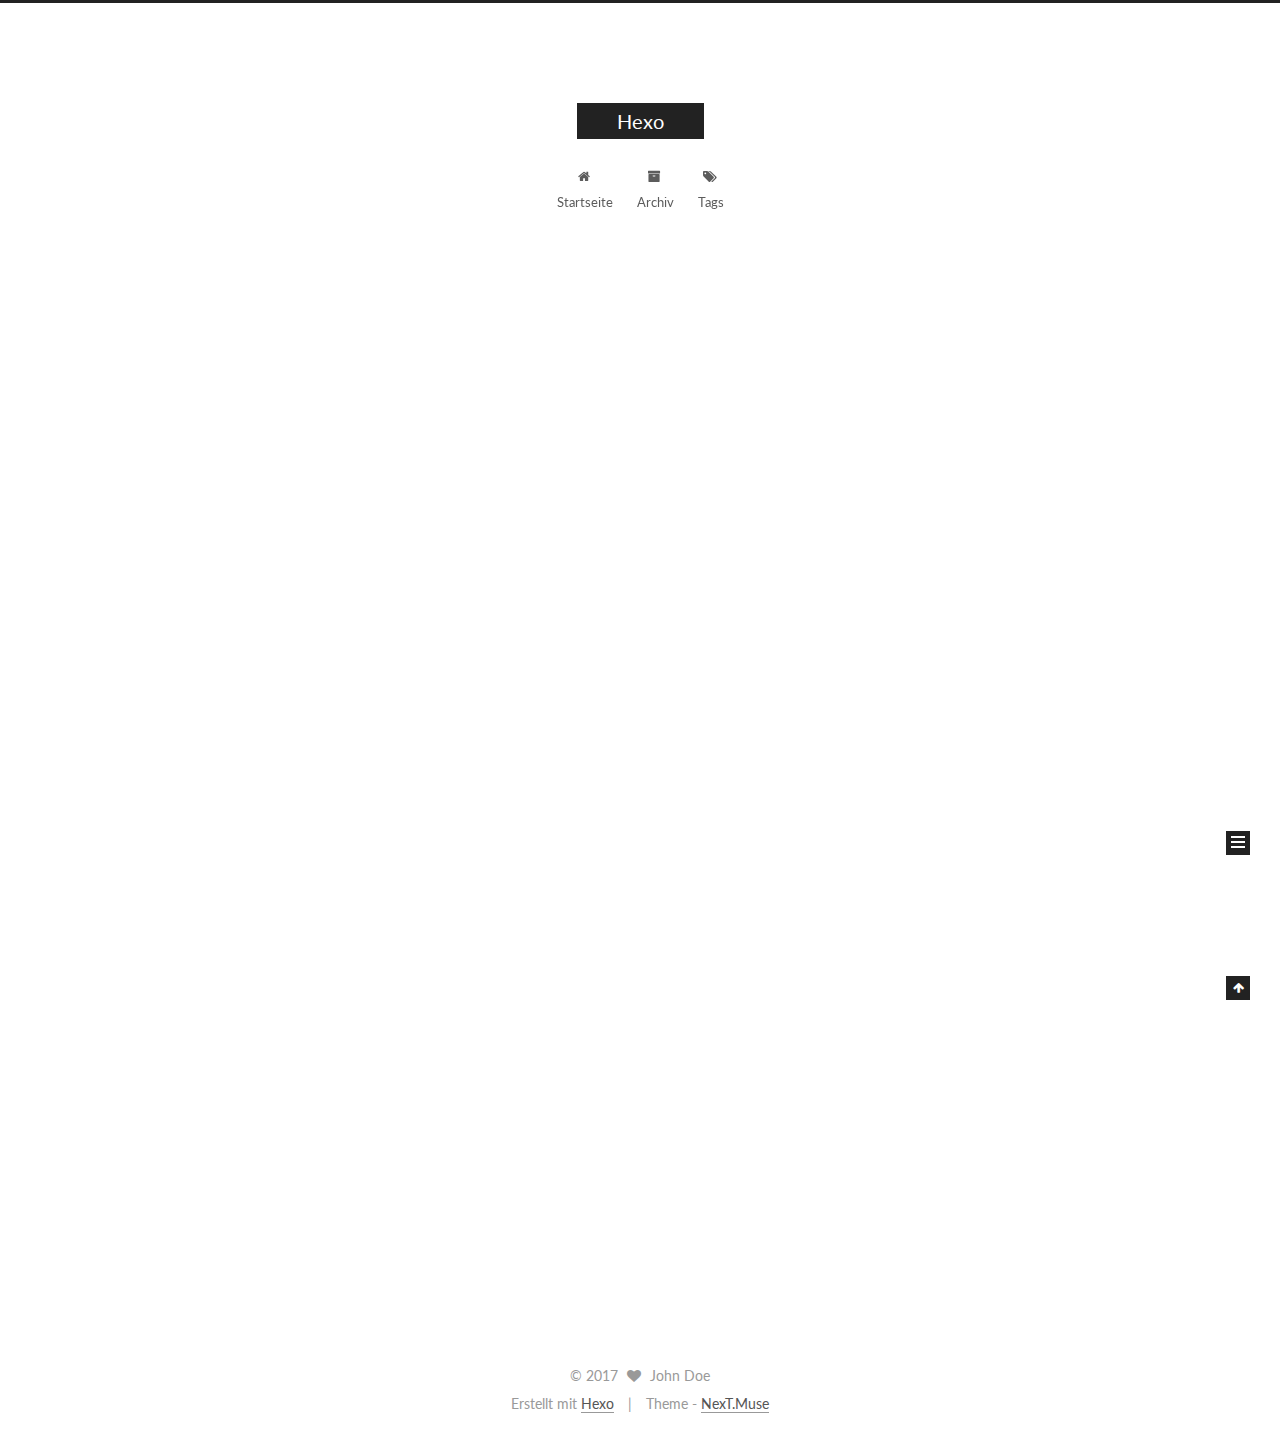
==== index.html @ 03ba6976 "Site updated: 2017-05-09 02:33:59" ====
<!doctype html>



  


<html class="theme-next muse use-motion" lang="">
<head>
  <meta charset="UTF-8"/>
<meta http-equiv="X-UA-Compatible" content="IE=edge" />
<meta name="viewport" content="width=device-width, initial-scale=1, maximum-scale=1"/>






<meta http-equiv="Cache-Control" content="no-transform" />
<meta http-equiv="Cache-Control" content="no-siteapp" />















  
  
  <link href="/lib/fancybox/source/jquery.fancybox.css?v=2.1.5" rel="stylesheet" type="text/css" />




  
  
  
  

  
    
    
  

  

  

  

  

  
    
    
    <link href="//fonts.googleapis.com/css?family=Lato:300,300italic,400,400italic,700,700italic&subset=latin,latin-ext" rel="stylesheet" type="text/css">
  






<link href="/lib/font-awesome/css/font-awesome.min.css?v=4.6.2" rel="stylesheet" type="text/css" />

<link href="/css/main.css?v=5.1.1" rel="stylesheet" type="text/css" />


  <meta name="keywords" content="Hexo, NexT" />





  <link rel="alternate" href="/atom.xml" title="Hexo" type="application/atom+xml" />




  <link rel="shortcut icon" type="image/x-icon" href="/favicon.ico?v=5.1.1" />






<meta property="og:type" content="website">
<meta property="og:title" content="Hexo">
<meta property="og:url" content="http://yoursite.com/index.html">
<meta property="og:site_name" content="Hexo">
<meta name="twitter:card" content="summary">
<meta name="twitter:title" content="Hexo">



<script type="text/javascript" id="hexo.configurations">
  var NexT = window.NexT || {};
  var CONFIG = {
    root: '/',
    scheme: 'Muse',
    sidebar: {"position":"left","display":"post","offset":12,"offset_float":0,"b2t":false,"scrollpercent":false},
    fancybox: true,
    motion: true,
    duoshuo: {
      userId: '0',
      author: 'Author'
    },
    algolia: {
      applicationID: '',
      apiKey: '',
      indexName: '',
      hits: {"per_page":10},
      labels: {"input_placeholder":"Search for Posts","hits_empty":"We didn't find any results for the search: ${query}","hits_stats":"${hits} results found in ${time} ms"}
    }
  };
</script>



  <link rel="canonical" href="http://yoursite.com/"/>





  <title>Hexo</title>
</head>

<body itemscope itemtype="http://schema.org/WebPage" lang="">

  














  
  
    
  

  <div class="container sidebar-position-left 
   page-home 
 ">
    <div class="headband"></div>

    <header id="header" class="header" itemscope itemtype="http://schema.org/WPHeader">
      <div class="header-inner"><div class="site-brand-wrapper">
  <div class="site-meta ">
    

    <div class="custom-logo-site-title">
      <a href="/"  class="brand" rel="start">
        <span class="logo-line-before"><i></i></span>
        <span class="site-title">Hexo</span>
        <span class="logo-line-after"><i></i></span>
      </a>
    </div>
      
        <p class="site-subtitle"></p>
      
  </div>

  <div class="site-nav-toggle">
    <button>
      <span class="btn-bar"></span>
      <span class="btn-bar"></span>
      <span class="btn-bar"></span>
    </button>
  </div>
</div>

<nav class="site-nav">
  

  
    <ul id="menu" class="menu">
      
        
        <li class="menu-item menu-item-home">
          <a href="/" rel="section">
            
              <i class="menu-item-icon fa fa-fw fa-home"></i> <br />
            
            Startseite
          </a>
        </li>
      
        
        <li class="menu-item menu-item-archives">
          <a href="/archives" rel="section">
            
              <i class="menu-item-icon fa fa-fw fa-archive"></i> <br />
            
            Archiv
          </a>
        </li>
      
        
        <li class="menu-item menu-item-tags">
          <a href="/tags" rel="section">
            
              <i class="menu-item-icon fa fa-fw fa-tags"></i> <br />
            
            Tags
          </a>
        </li>
      

      
    </ul>
  

  
</nav>



 </div>
    </header>

    <main id="main" class="main">
      <div class="main-inner">
        <div class="content-wrap">
          <div id="content" class="content">
            
  <section id="posts" class="posts-expand">
    
      

  

  
  
  

  <article class="post post-type-normal " itemscope itemtype="http://schema.org/Article">
    <link itemprop="mainEntityOfPage" href="http://yoursite.com/2017/05/09/hello-world/">

    <span hidden itemprop="author" itemscope itemtype="http://schema.org/Person">
      <meta itemprop="name" content="John Doe">
      <meta itemprop="description" content="">
      <meta itemprop="image" content="/images/avatar.gif">
    </span>

    <span hidden itemprop="publisher" itemscope itemtype="http://schema.org/Organization">
      <meta itemprop="name" content="Hexo">
    </span>

    
      <header class="post-header">

        
        
          <h1 class="post-title" itemprop="name headline">
                
                <a class="post-title-link" href="/2017/05/09/hello-world/" itemprop="url">Hello World</a></h1>
        

        <div class="post-meta">
          <span class="post-time">
            
              <span class="post-meta-item-icon">
                <i class="fa fa-calendar-o"></i>
              </span>
              
                <span class="post-meta-item-text">Veröffentlicht am</span>
              
              <time title="Post created" itemprop="dateCreated datePublished" datetime="2017-05-09T00:07:45+08:00">
                2017-05-09
              </time>
            

            

            
          </span>

          

          
            
          

          
          

          

          

          

        </div>
      </header>
    

    <div class="post-body" itemprop="articleBody">

      
      

      
        
          
            <p>Welcome to <a href="https://hexo.io/" target="_blank" rel="external">Hexo</a>! This is your very first post. Check <a href="https://hexo.io/docs/" target="_blank" rel="external">documentation</a> for more info. If you get any problems when using Hexo, you can find the answer in <a href="https://hexo.io/docs/troubleshooting.html" target="_blank" rel="external">troubleshooting</a> or you can ask me on <a href="https://github.com/hexojs/hexo/issues" target="_blank" rel="external">GitHub</a>.</p>
<h2 id="Quick-Start"><a href="#Quick-Start" class="headerlink" title="Quick Start"></a>Quick Start</h2><h3 id="Create-a-new-post"><a href="#Create-a-new-post" class="headerlink" title="Create a new post"></a>Create a new post</h3><figure class="highlight bash"><table><tr><td class="gutter"><pre><div class="line">1</div></pre></td><td class="code"><pre><div class="line">$ hexo new <span class="string">"My New Post"</span></div></pre></td></tr></table></figure>
<p>More info: <a href="https://hexo.io/docs/writing.html" target="_blank" rel="external">Writing</a></p>
<h3 id="Run-server"><a href="#Run-server" class="headerlink" title="Run server"></a>Run server</h3><figure class="highlight bash"><table><tr><td class="gutter"><pre><div class="line">1</div></pre></td><td class="code"><pre><div class="line">$ hexo server</div></pre></td></tr></table></figure>
<p>More info: <a href="https://hexo.io/docs/server.html" target="_blank" rel="external">Server</a></p>
<h3 id="Generate-static-files"><a href="#Generate-static-files" class="headerlink" title="Generate static files"></a>Generate static files</h3><figure class="highlight bash"><table><tr><td class="gutter"><pre><div class="line">1</div></pre></td><td class="code"><pre><div class="line">$ hexo generate</div></pre></td></tr></table></figure>
<p>More info: <a href="https://hexo.io/docs/generating.html" target="_blank" rel="external">Generating</a></p>
<h3 id="Deploy-to-remote-sites"><a href="#Deploy-to-remote-sites" class="headerlink" title="Deploy to remote sites"></a>Deploy to remote sites</h3><figure class="highlight bash"><table><tr><td class="gutter"><pre><div class="line">1</div></pre></td><td class="code"><pre><div class="line">$ hexo deploy</div></pre></td></tr></table></figure>
<p>More info: <a href="https://hexo.io/docs/deployment.html" target="_blank" rel="external">Deployment</a></p>

          
        
      
    </div>

    <div>
      
    </div>

    <div>
      
    </div>

    <div>
      
    </div>

    <footer class="post-footer">
      

      

      

      
      
        <div class="post-eof"></div>
      
    </footer>
  </article>


    
  </section>

  


          </div>
          


          

        </div>
        
          
  
  <div class="sidebar-toggle">
    <div class="sidebar-toggle-line-wrap">
      <span class="sidebar-toggle-line sidebar-toggle-line-first"></span>
      <span class="sidebar-toggle-line sidebar-toggle-line-middle"></span>
      <span class="sidebar-toggle-line sidebar-toggle-line-last"></span>
    </div>
  </div>

  <aside id="sidebar" class="sidebar">
    <div class="sidebar-inner">

      

      

      <section class="site-overview sidebar-panel sidebar-panel-active">
        <div class="site-author motion-element" itemprop="author" itemscope itemtype="http://schema.org/Person">
          <img class="site-author-image" itemprop="image"
               src="/images/avatar.gif"
               alt="John Doe" />
          <p class="site-author-name" itemprop="name">John Doe</p>
           
              <p class="site-description motion-element" itemprop="description"></p>
          
        </div>
        <nav class="site-state motion-element">

          
            <div class="site-state-item site-state-posts">
              <a href="/archives">
                <span class="site-state-item-count">1</span>
                <span class="site-state-item-name">Artikel</span>
              </a>
            </div>
          

          

          

        </nav>

        
          <div class="feed-link motion-element">
            <a href="/atom.xml" rel="alternate">
              <i class="fa fa-rss"></i>
              RSS
            </a>
          </div>
        

        <div class="links-of-author motion-element">
          
        </div>

        
        

        
        

        


      </section>

      

      

    </div>
  </aside>


        
      </div>
    </main>

    <footer id="footer" class="footer">
      <div class="footer-inner">
        <div class="copyright" >
  
  &copy; 
  <span itemprop="copyrightYear">2017</span>
  <span class="with-love">
    <i class="fa fa-heart"></i>
  </span>
  <span class="author" itemprop="copyrightHolder">John Doe</span>
</div>


<div class="powered-by">
  Erstellt mit  <a class="theme-link" href="https://hexo.io">Hexo</a>
</div>

<div class="theme-info">
  Theme -
  <a class="theme-link" href="https://github.com/iissnan/hexo-theme-next">
    NexT.Muse
  </a>
</div>


        

        
      </div>
    </footer>

    
      <div class="back-to-top">
        <i class="fa fa-arrow-up"></i>
        
      </div>
    

  </div>

  

<script type="text/javascript">
  if (Object.prototype.toString.call(window.Promise) !== '[object Function]') {
    window.Promise = null;
  }
</script>









  












  
  <script type="text/javascript" src="/lib/jquery/index.js?v=2.1.3"></script>

  
  <script type="text/javascript" src="/lib/fastclick/lib/fastclick.min.js?v=1.0.6"></script>

  
  <script type="text/javascript" src="/lib/jquery_lazyload/jquery.lazyload.js?v=1.9.7"></script>

  
  <script type="text/javascript" src="/lib/velocity/velocity.min.js?v=1.2.1"></script>

  
  <script type="text/javascript" src="/lib/velocity/velocity.ui.min.js?v=1.2.1"></script>

  
  <script type="text/javascript" src="/lib/fancybox/source/jquery.fancybox.pack.js?v=2.1.5"></script>


  


  <script type="text/javascript" src="/js/src/utils.js?v=5.1.1"></script>

  <script type="text/javascript" src="/js/src/motion.js?v=5.1.1"></script>



  
  

  

  


  <script type="text/javascript" src="/js/src/bootstrap.js?v=5.1.1"></script>



  


  




	





  





  





  






  





  

  

  

  

  

</body>
</html>
---- css/main.css ----
/* normalize.css v3.0.2 | MIT License | git.io/normalize */
html {
  font-family: sans-serif; /* 1 */
  -ms-text-size-adjust: 100%; /* 2 */
  -webkit-text-size-adjust: 100%; /* 2 */
}
body {
  margin: 0;
}
article,
aside,
details,
figcaption,
figure,
footer,
header,
hgroup,
main,
menu,
nav,
section,
summary {
  display: block;
}
audio,
canvas,
progress,
video {
  display: inline-block; /* 1 */
  vertical-align: baseline; /* 2 */
}
audio:not([controls]) {
  display: none;
  height: 0;
}
[hidden],
template {
  display: none;
}
a {
  background-color: transparent;
}
a:active,
a:hover {
  outline: 0;
}
abbr[title] {
  border-bottom: 1px dotted;
}
b,
strong {
  font-weight: bold;
}
dfn {
  font-style: italic;
}
h1 {
  font-size: 2em;
  margin: 0.67em 0;
}
mark {
  background: #ff0;
  color: #000;
}
small {
  font-size: 80%;
}
sub,
sup {
  font-size: 75%;
  line-height: 0;
  position: relative;
  vertical-align: baseline;
}
sup {
  top: -0.5em;
}
sub {
  bottom: -0.25em;
}
img {
  border: 0;
}
svg:not(:root) {
  overflow: hidden;
}
figure {
  margin: 1em 40px;
}
hr {
  -moz-box-sizing: content-box;
  box-sizing: content-box;
  height: 0;
}
pre {
  overflow: auto;
}
code,
kbd,
pre,
samp {
  font-family: monospace, monospace;
  font-size: 1em;
}
button,
input,
optgroup,
select,
textarea {
  color: inherit; /* 1 */
  font: inherit; /* 2 */
  margin: 0; /* 3 */
}
button {
  overflow: visible;
}
button,
select {
  text-transform: none;
}
button,
html input[type="button"],
input[type="reset"],
input[type="submit"] {
  -webkit-appearance: button; /* 2 */
  cursor: pointer; /* 3 */
}
button[disabled],
html input[disabled] {
  cursor: default;
}
button::-moz-focus-inner,
input::-moz-focus-inner {
  border: 0;
  padding: 0;
}
input {
  line-height: normal;
}
input[type="checkbox"],
input[type="radio"] {
  box-sizing: border-box; /* 1 */
  padding: 0; /* 2 */
}
input[type="number"]::-webkit-inner-spin-button,
input[type="number"]::-webkit-outer-spin-button {
  height: auto;
}
input[type="search"] {
  -webkit-appearance: textfield; /* 1 */
  -moz-box-sizing: content-box;
  -webkit-box-sizing: content-box; /* 2 */
  box-sizing: content-box;
}
input[type="search"]::-webkit-search-cancel-button,
input[type="search"]::-webkit-search-decoration {
  -webkit-appearance: none;
}
fieldset {
  border: 1px solid #c0c0c0;
  margin: 0 2px;
  padding: 0.35em 0.625em 0.75em;
}
legend {
  border: 0; /* 1 */
  padding: 0; /* 2 */
}
textarea {
  overflow: auto;
}
optgroup {
  font-weight: bold;
}
table {
  border-collapse: collapse;
  border-spacing: 0;
}
td,
th {
  padding: 0;
}
::selection {
  background: #262a30;
  color: #fff;
}
body {
  position: relative;
  font-family: 'Lato', "PingFang SC", "Microsoft YaHei", sans-serif;
  font-size: 14px;
  line-height: 2;
  color: #555;
  background: #fff;
}
@media (max-width: 767px) {
  body {
    padding-right: 0 !important;
  }
}
@media (min-width: 768px) and (max-width: 991px) {
  body {
    padding-right: 0 !important;
  }
}
@media (min-width: 1600px) {
  body {
    font-size: 16px;
  }
}
h1,
h2,
h3,
h4,
h5,
h6 {
  margin: 0;
  padding: 0;
  font-weight: bold;
  line-height: 1.5;
  font-family: 'Lato', "PingFang SC", "Microsoft YaHei", sans-serif;
}
h2,
h3,
h4,
h5,
h6 {
  margin: 20px 0 15px;
}
h1 {
  font-size: 22px;
}
@media (max-width: 767px) {
  h1 {
    font-size: 18px;
  }
}
h2 {
  font-size: 20px;
}
@media (max-width: 767px) {
  h2 {
    font-size: 16px;
  }
}
h3 {
  font-size: 18px;
}
@media (max-width: 767px) {
  h3 {
    font-size: 14px;
  }
}
h4 {
  font-size: 16px;
}
@media (max-width: 767px) {
  h4 {
    font-size: 12px;
  }
}
h5 {
  font-size: 14px;
}
@media (max-width: 767px) {
  h5 {
    font-size: 10px;
  }
}
h6 {
  font-size: 12px;
}
@media (max-width: 767px) {
  h6 {
    font-size: 8px;
  }
}
p {
  margin: 0 0 25px 0;
}
a {
  color: #555;
  text-decoration: none;
  border-bottom: 1px solid #999;
  word-wrap: break-word;
}
a:hover {
  color: #222;
  border-bottom-color: #222;
}
blockquote {
  margin: 0;
  padding: 0;
}
img {
  display: block;
  margin: auto;
  max-width: 100%;
  height: auto;
}
hr {
  margin: 40px 0;
  height: 3px;
  border: none;
  background-color: #ddd;
  background-image: repeating-linear-gradient(-45deg, #fff, #fff 4px, transparent 4px, transparent 8px);
}
blockquote {
  padding: 0 15px;
  color: #666;
  border-left: 4px solid #ddd;
}
blockquote cite::before {
  content: "-";
  padding: 0 5px;
}
dt {
  font-weight: 700;
}
dd {
  margin: 0;
  padding: 0;
}
.text-left {
  text-align: left;
}
.text-center {
  text-align: center;
}
.text-right {
  text-align: right;
}
.text-justify {
  text-align: justify;
}
.text-nowrap {
  white-space: nowrap;
}
.text-lowercase {
  text-transform: lowercase;
}
.text-uppercase {
  text-transform: uppercase;
}
.text-capitalize {
  text-transform: capitalize;
}
.center-block {
  display: block;
  margin-left: auto;
  margin-right: auto;
}
.clearfix:before,
.clearfix:after {
  content: " ";
  display: table;
}
.clearfix:after {
  clear: both;
}
.pullquote {
  width: 45%;
}
.pullquote.left {
  float: left;
  margin-left: 5px;
  margin-right: 10px;
}
.pullquote.right {
  float: right;
  margin-left: 10px;
  margin-right: 5px;
}
.affix.affix.affix {
  position: fixed;
}
.translation {
  margin-top: -20px;
  font-size: 14px;
  color: #999;
}
.scrollbar-measure {
  width: 100px;
  height: 100px;
  overflow: scroll;
  position: absolute;
  top: -9999px;
}
.use-motion .motion-element {
  opacity: 0;
}
table {
  margin: 20px 0;
  width: 100%;
  border-collapse: collapse;
  border-spacing: 0;
  border: 1px solid #ddd;
  font-size: 14px;
  table-layout: fixed;
  word-wrap: break-all;
}
table>tbody>tr:nth-of-type(odd) {
  background-color: #f9f9f9;
}
table>tbody>tr:hover {
  background-color: #f5f5f5;
}
caption,
th,
td {
  padding: 8px;
  text-align: left;
  vertical-align: middle;
  font-weight: normal;
}
th,
td {
  border-bottom: 3px solid #ddd;
  border-right: 1px solid #eee;
}
th {
  padding-bottom: 10px;
  font-weight: 700;
}
td {
  border-bottom-width: 1px;
}
html,
body {
  height: 100%;
}
.container {
  position: relative;
  min-height: 100%;
}
.header-inner {
  margin: 0 auto;
  padding: 100px 0 70px;
  width: 700px;
}
@media (min-width: 1600px) {
  .container .header-inner {
    width: 900px;
  }
}
.main {
  padding-bottom: 150px;
}
.main-inner {
  margin: 0 auto;
  width: 700px;
}
@media (min-width: 1600px) {
  .container .main-inner {
    width: 900px;
  }
}
.footer {
  position: absolute;
  left: 0;
  bottom: 0;
  width: 100%;
  min-height: 50px;
}
.footer-inner {
  box-sizing: border-box;
  margin: 20px auto;
  width: 700px;
}
@media (min-width: 1600px) {
  .container .footer-inner {
    width: 900px;
  }
}
pre,
.highlight {
  overflow: auto;
  margin: 20px 0;
  padding: 0;
  font-size: 13px;
  color: #4d4d4c;
  background: #f7f7f7;
  line-height: 1.6;
}
pre,
code {
  font-family: consolas, Menlo, "PingFang SC", "Microsoft YaHei", monospace;
}
code {
  padding: 2px 4px;
  word-wrap: break-word;
  color: #555;
  background: #eee;
  border-radius: 3px;
  font-size: 13px;
}
pre code {
  padding: 0;
  color: #4d4d4c;
  background: none;
  text-shadow: none;
}
.highlight {
  border-radius: 1px;
}
.highlight pre {
  border: none;
  margin: 0;
  padding: 10px 0;
}
.highlight table {
  margin: 0;
  width: auto;
  border: none;
}
.highlight td {
  border: none;
  padding: 0;
}
.highlight figcaption {
  font-size: 1em;
  color: #4d4d4c;
  line-height: 1em;
  margin-bottom: 1em;
}
.highlight figcaption:before,
.highlight figcaption:after {
  content: " ";
  display: table;
}
.highlight figcaption:after {
  clear: both;
}
.highlight figcaption a {
  float: right;
  color: #4d4d4c;
}
.highlight figcaption a:hover {
  border-bottom-color: #4d4d4c;
}
.highlight .gutter pre {
  padding-left: 10px;
  padding-right: 10px;
  color: #869194;
  text-align: right;
  background-color: #eff2f3;
}
.highlight .code pre {
  width: 100%;
  padding-left: 10px;
  padding-right: 10px;
  background-color: #f7f7f7;
}
.highlight .line {
  height: 20px;
}
.gutter {
  -webkit-user-select: none;
  -moz-user-select: none;
  -ms-user-select: none;
  user-select: none;
}
.gist table {
  width: auto;
}
.gist table td {
  border: none;
}
pre .deletion {
  background: #fdd;
}
pre .addition {
  background: #dfd;
}
pre .meta {
  color: #8959a8;
}
pre .comment {
  color: #8e908c;
}
pre .variable,
pre .attribute,
pre .tag,
pre .regexp,
pre .ruby .constant,
pre .xml .tag .title,
pre .xml .pi,
pre .xml .doctype,
pre .html .doctype,
pre .css .id,
pre .css .class,
pre .css .pseudo {
  color: #c82829;
}
pre .number,
pre .preprocessor,
pre .built_in,
pre .literal,
pre .params,
pre .constant,
pre .command {
  color: #f5871f;
}
pre .ruby .class .title,
pre .css .rules .attribute,
pre .string,
pre .value,
pre .inheritance,
pre .header,
pre .ruby .symbol,
pre .xml .cdata,
pre .special,
pre .number,
pre .formula {
  color: #718c00;
}
pre .title,
pre .css .hexcolor {
  color: #3e999f;
}
pre .function,
pre .python .decorator,
pre .python .title,
pre .ruby .function .title,
pre .ruby .title .keyword,
pre .perl .sub,
pre .javascript .title,
pre .coffeescript .title {
  color: #4271ae;
}
pre .keyword,
pre .javascript .function {
  color: #8959a8;
}
.full-image.full-image.full-image {
  border: none;
  max-width: 100%;
  width: auto;
  margin: 20px auto;
}
@media (min-width: 992px) {
  .full-image.full-image.full-image {
    max-width: none;
    width: 110%;
    margin: 25px -5%;
  }
}
.blockquote-center,
.page-home .post-type-quote blockquote,
.page-post-detail .post-type-quote blockquote {
  position: relative;
  margin: 40px 0;
  padding: 0;
  border-left: none;
  text-align: center;
}
.blockquote-center::before,
.page-home .post-type-quote blockquote::before,
.page-post-detail .post-type-quote blockquote::before,
.blockquote-center::after,
.page-home .post-type-quote blockquote::after,
.page-post-detail .post-type-quote blockquote::after {
  position: absolute;
  content: ' ';
  display: block;
  width: 100%;
  height: 24px;
  opacity: 0.2;
  background-repeat: no-repeat;
  background-position: 0 -6px;
  background-size: 22px 22px;
}
.blockquote-center::before,
.page-home .post-type-quote blockquote::before,
.page-post-detail .post-type-quote blockquote::before {
  top: -20px;
  background-image: url("../images/quote-l.svg");
  border-top: 1px solid #ccc;
}
.blockquote-center::after,
.page-home .post-type-quote blockquote::after,
.page-post-detail .post-type-quote blockquote::after {
  bottom: -20px;
  background-image: url("../images/quote-r.svg");
  border-bottom: 1px solid #ccc;
  background-position: 100% 8px;
}
.blockquote-center p,
.page-home .post-type-quote blockquote p,
.page-post-detail .post-type-quote blockquote p,
.blockquote-center div,
.page-home .post-type-quote blockquote div,
.page-post-detail .post-type-quote blockquote div {
  text-align: center;
}
.post .post-body .group-picture img {
  box-sizing: border-box;
  padding: 0 3px;
  border: none;
}
.post .group-picture-row {
  overflow: hidden;
  margin-top: 6px;
}
.post .group-picture-row:first-child {
  margin-top: 0;
}
.post .group-picture-column {
  float: left;
}
.page-post-detail .post-body .group-picture-column {
  float: none;
  margin-top: 10px;
  width: auto !important;
}
.page-post-detail .post-body .group-picture-column img {
  margin: 0 auto;
}
.page-archive .group-picture-container {
  overflow: hidden;
}
.page-archive .group-picture-row {
  float: left;
}
.page-archive .group-picture-row:first-child {
  margin-top: 6px;
}
.page-archive .group-picture-column {
  max-width: 150px;
  max-height: 150px;
}
.note {
  padding: 20px;
  margin: 20px 0;
  border: 1px solid #eee;
  border-left-width: 5px;
  border-radius: 3px;
}
.note h2,
.note h3,
.note h4,
.note h5,
.note h6 {
  margin-top: 0;
  margin-bottom: 5px;
}
.note p:last-child {
  margin-bottom: 0;
}
.note code {
  border-radius: 3px;
}
.note+.note {
  margin-top: -5px;
}
.default {
  border-left-color: #777;
}
.default h2,
.default h3,
.default h4,
.default h5,
.default h6 {
  color: #777;
}
.primary {
  border-left-color: #428bca;
}
.primary h2,
.primary h3,
.primary h4,
.primary h5,
.primary h6 {
  color: #428bca;
}
.success {
  border-left-color: #5cb85c;
}
.success h2,
.success h3,
.success h4,
.success h5,
.success h6 {
  color: #5cb85c;
}
.danger {
  border-left-color: #d9534f;
}
.danger h2,
.danger h3,
.danger h4,
.danger h5,
.danger h6 {
  color: #d9534f;
}
.warning {
  border-left-color: #f0ad4e;
}
.warning h2,
.warning h3,
.warning h4,
.warning h5,
.warning h6 {
  color: #f0ad4e;
}
.info {
  border-left-color: #5bc0de;
}
.info h2,
.info h3,
.info h4,
.info h5,
.info h6 {
  color: #5bc0de;
}
.btn {
  display: inline-block;
  padding: 0 20px;
  font-size: 14px;
  color: #fff;
  background: #222;
  border: 2px solid #222;
  text-decoration: none;
  border-radius: 0;
  transition-property: background-color;
  transition-duration: 0.2s;
  transition-timing-function: ease-in-out;
  transition-delay: 0s;
}
.btn:hover,
.post-button .btn:hover {
  border-color: #222;
  color: #222;
  background: #fff;
}
.btn-bar {
  display: block;
  width: 22px;
  height: 2px;
  background: #555;
  border-radius: 1px;
}
.btn-bar+.btn-bar {
  margin-top: 4px;
}
.pagination {
  margin: 120px 0 40px;
  text-align: center;
  border-top: 1px solid #eee;
}
.page-number-basic,
.pagination .prev,
.pagination .next,
.pagination .page-number,
.pagination .space {
  display: inline-block;
  position: relative;
  top: -1px;
  margin: 0 10px;
  padding: 0 10px;
  line-height: 30px;
}
@media (max-width: 767px) {
  .page-number-basic,
  .pagination .prev,
  .pagination .next,
  .pagination .page-number,
  .pagination .space {
    margin: 0 5px;
  }
}
.pagination .prev,
.pagination .next,
.pagination .page-number {
  border-bottom: 0;
  border-top: 1px solid #eee;
  transition-property: border-color;
  transition-duration: 0.2s;
  transition-timing-function: ease-in-out;
  transition-delay: 0s;
}
.pagination .prev:hover,
.pagination .next:hover,
.pagination .page-number:hover {
  border-top-color: #222;
}
.pagination .space {
  padding: 0;
  margin: 0;
}
.pagination .prev {
  margin-left: 0;
}
.pagination .next {
  margin-right: 0;
}
.pagination .page-number.current {
  color: #fff;
  background: #ccc;
  border-top-color: #ccc;
}
@media (max-width: 767px) {
  .pagination {
    border-top: none;
  }
  .pagination .prev,
  .pagination .next,
  .pagination .page-number {
    margin-bottom: 10px;
    border-top: 0;
    border-bottom: 1px solid #eee;
  }
  .pagination .prev:hover,
  .pagination .next:hover,
  .pagination .page-number:hover {
    border-bottom-color: #222;
  }
}
.comments {
  margin: 60px 20px 0;
}
.tag-cloud {
  text-align: center;
}
.tag-cloud a {
  display: inline-block;
  margin: 10px;
}
.back-to-top {
  box-sizing: border-box;
  position: fixed;
  bottom: -100px;
  right: 30px;
  z-index: 1050;
  padding: 0 6px;
  width: 24px;
  background: #222;
  font-size: 12px;
  opacity: 1;
  color: #fff;
  cursor: pointer;
  text-align: center;
  -webkit-transform: translateZ(0);
  transition-property: bottom;
  transition-duration: 0.2s;
  transition-timing-function: ease-in-out;
  transition-delay: 0s;
}
@media (max-width: 767px) {
  .back-to-top {
    display: none;
  }
}
@media (min-width: 768px) and (max-width: 991px) {
  .back-to-top {
    display: none;
  }
}
.back-to-top.back-to-top-on {
  bottom: 19px;
}
.header {
  background: transparent;
}
.header-inner {
  position: relative;
}
.headband {
  height: 3px;
  background: #222;
}
.site-meta {
  margin: 0;
  text-align: center;
}
@media (max-width: 767px) {
  .site-meta {
    text-align: center;
  }
}
.brand {
  position: relative;
  display: inline-block;
  padding: 0 40px;
  color: #fff;
  background: #222;
  border-bottom: none;
}
.brand:hover {
  color: #fff;
}
.logo {
  display: inline-block;
  margin-right: 5px;
  line-height: 36px;
  vertical-align: top;
}
.site-title {
  display: inline-block;
  vertical-align: top;
  line-height: 36px;
  font-size: 20px;
  font-weight: normal;
  font-family: 'Lato', "PingFang SC", "Microsoft YaHei", sans-serif;
}
.site-subtitle {
  margin-top: 10px;
  font-size: 13px;
  color: #999;
}
.use-motion .brand {
  opacity: 0;
}
.use-motion .logo,
.use-motion .site-title,
.use-motion .site-subtitle {
  opacity: 0;
  position: relative;
  top: -10px;
}
.site-nav-toggle {
  display: none;
  position: absolute;
  top: 10px;
  left: 10px;
}
@media (max-width: 767px) {
  .site-nav-toggle {
    display: block;
  }
}
.site-nav-toggle button {
  margin-top: 2px;
  padding: 9px 10px;
  background: transparent;
  border: none;
}
@media (max-width: 767px) {
  .site-nav {
    display: none;
    margin: 0 -10px;
    padding: 0 10px;
    clear: both;
    border-top: 1px solid #ddd;
  }
}
@media (min-width: 768px) and (max-width: 991px) {
  .site-nav {
    display: block !important;
  }
}
@media (min-width: 992px) {
  .site-nav {
    display: block !important;
  }
}
.menu {
  margin-top: 20px;
  padding-left: 0;
  text-align: center;
}
.menu .menu-item {
  display: inline-block;
  margin: 0 10px;
  list-style: none;
}
@media screen and (max-width: 767px) {
  .menu .menu-item {
    margin-top: 10px;
  }
}
.menu .menu-item a {
  display: block;
  font-size: 13px;
  line-height: inherit;
  border-bottom: 1px solid transparent;
  transition-property: border-color;
  transition-duration: 0.2s;
  transition-timing-function: ease-in-out;
  transition-delay: 0s;
}
.menu .menu-item a:hover {
  border-bottom-color: #222;
}
.menu .menu-item .fa {
  margin-right: 5px;
}
.use-motion .menu-item {
  opacity: 0;
}
.post-body {
  font-family: 'Lato', "PingFang SC", "Microsoft YaHei", sans-serif;
}
@media (max-width: 767px) {
  .post-body {
    word-break: break-word;
  }
}
.post-body .fancybox img {
  display: block !important;
  margin: 0 auto;
  cursor: pointer;
  cursor: zoom-in;
  cursor: -webkit-zoom-in;
}
.post-body .image-caption,
.post-body .figure .caption {
  margin: 10px auto 15px;
  text-align: center;
  font-size: 14px;
  color: #999;
  font-weight: bold;
  line-height: 1;
}
.post-sticky-flag {
  display: inline-block;
  font-size: 16px;
  -ms-transform: rotate(30deg);
  -webkit-transform: rotate(30deg);
  -moz-transform: rotate(30deg);
  -ms-transform: rotate(30deg);
  -o-transform: rotate(30deg);
  transform: rotate(30deg);
}
.posts-expand {
  padding-top: 40px;
}
@media (max-width: 767px) {
  .posts-expand {
    margin: 0 20px;
  }
  .post-body pre {
    padding: 10px;
  }
  .post-body pre .gutter pre {
    padding-right: 10px;
  }
  .post-body .highlight {
    margin-left: 0px;
    margin-right: 0px;
    padding: 0;
  }
  .post-body .highlight .gutter pre {
    padding-right: 10px;
  }
}
@media (min-width: 992px) {
  .posts-expand .post-body {
    text-align: justify;
  }
}
.posts-expand .post-body h2,
.posts-expand .post-body h3,
.posts-expand .post-body h4,
.posts-expand .post-body h5,
.posts-expand .post-body h6 {
  padding-top: 10px;
}
.posts-expand .post-body h2 .header-anchor,
.posts-expand .post-body h3 .header-anchor,
.posts-expand .post-body h4 .header-anchor,
.posts-expand .post-body h5 .header-anchor,
.posts-expand .post-body h6 .header-anchor {
  float: right;
  margin-left: 10px;
  color: #ccc;
  border-bottom-style: none;
  visibility: hidden;
}
.posts-expand .post-body h2 .header-anchor:hover,
.posts-expand .post-body h3 .header-anchor:hover,
.posts-expand .post-body h4 .header-anchor:hover,
.posts-expand .post-body h5 .header-anchor:hover,
.posts-expand .post-body h6 .header-anchor:hover {
  color: inherit;
}
.posts-expand .post-body h2:hover .header-anchor,
.posts-expand .post-body h3:hover .header-anchor,
.posts-expand .post-body h4:hover .header-anchor,
.posts-expand .post-body h5:hover .header-anchor,
.posts-expand .post-body h6:hover .header-anchor {
  visibility: visible;
}
.posts-expand .post-body ul li {
  list-style: circle;
}
.posts-expand .post-body img {
  box-sizing: border-box;
  margin: auto;
  padding: 3px;
  border: 1px solid #ddd;
}
.posts-expand .fancybox img {
  margin: 0 auto;
}
@media (max-width: 767px) {
  .posts-collapse {
    margin: 0 20px;
  }
  .posts-collapse .post-title,
  .posts-collapse .post-meta {
    display: block;
    width: auto;
    text-align: left;
  }
}
.posts-collapse {
  position: relative;
  z-index: 1010;
  margin-left: 55px;
}
.posts-collapse::after {
  content: " ";
  position: absolute;
  top: 20px;
  left: 0;
  margin-left: -2px;
  width: 4px;
  height: 100%;
  background: #f5f5f5;
  z-index: -1;
}
@media (max-width: 767px) {
  .posts-collapse {
    margin: 0 20px;
  }
}
.posts-collapse .collection-title {
  position: relative;
  margin: 60px 0;
}
.posts-collapse .collection-title h2 {
  margin-left: 20px;
}
.posts-collapse .collection-title small {
  color: #bbb;
  margin-left: 5px;
}
.posts-collapse .collection-title::before {
  content: " ";
  position: absolute;
  left: 0;
  top: 50%;
  margin-left: -4px;
  margin-top: -4px;
  width: 8px;
  height: 8px;
  background: #bbb;
  border-radius: 50%;
}
.posts-collapse .post {
  margin: 30px 0;
}
.posts-collapse .post-header {
  position: relative;
  transition-duration: 0.2s;
  transition-timing-function: ease-in-out;
  transition-delay: 0s;
  transition-property: border;
  border-bottom: 1px dashed #ccc;
}
.posts-collapse .post-header::before {
  content: " ";
  position: absolute;
  left: 0;
  top: 12px;
  width: 6px;
  height: 6px;
  margin-left: -4px;
  background: #bbb;
  border-radius: 50%;
  border: 1px solid #fff;
  transition-duration: 0.2s;
  transition-timing-function: ease-in-out;
  transition-delay: 0s;
  transition-property: background;
}
.posts-collapse .post-header:hover {
  border-bottom-color: #666;
}
.posts-collapse .post-header:hover::before {
  background: #222;
}
.posts-collapse .post-meta {
  position: absolute;
  font-size: 12px;
  left: 20px;
  top: 5px;
}
.posts-collapse .post-comments-count {
  display: none;
}
.posts-collapse .post-title {
  margin-left: 60px;
  font-size: 16px;
  font-weight: normal;
  line-height: inherit;
}
.posts-collapse .post-title::after {
  margin-left: 3px;
  opacity: 0.6;
}
.posts-collapse .post-title a {
  color: #666;
  border-bottom: none;
}
.page-home .post-type-quote .post-header,
.page-post-detail .post-type-quote .post-header,
.page-home .post-type-quote .post-tags,
.page-post-detail .post-type-quote .post-tags {
  display: none;
}
.posts-expand .post-title {
  font-size: 26px;
  text-align: center;
  word-break: break-word;
  font-weight: 400;
}
@media (max-width: 767px) {
  .posts-expand .post-title {
    font-size: 22px;
  }
}
.posts-expand .post-title-link {
  display: inline-block;
  position: relative;
  color: #555;
  border-bottom: none;
  line-height: 1.2;
  vertical-align: top;
}
.posts-expand .post-title-link::before {
  content: "";
  position: absolute;
  width: 100%;
  height: 2px;
  bottom: 0;
  left: 0;
  background-color: #000;
  visibility: hidden;
  -webkit-transform: scaleX(0);
  -moz-transform: scaleX(0);
  -ms-transform: scaleX(0);
  -o-transform: scaleX(0);
  transform: scaleX(0);
  transition-duration: 0.2s;
  transition-timing-function: ease-in-out;
  transition-delay: 0s;
}
.posts-expand .post-title-link:hover::before {
  visibility: visible;
  -webkit-transform: scaleX(1);
  -moz-transform: scaleX(1);
  -ms-transform: scaleX(1);
  -o-transform: scaleX(1);
  transform: scaleX(1);
}
.posts-expand .post-title-link .fa {
  font-size: 16px;
}
.posts-expand .post-meta {
  margin: 3px 0 60px 0;
  color: #999;
  font-family: 'Lato', "PingFang SC", "Microsoft YaHei", sans-serif;
  font-size: 12px;
  text-align: center;
}
.posts-expand .post-meta .post-category-list {
  display: inline-block;
  margin: 0;
  padding: 3px;
}
.posts-expand .post-meta .post-category-list-link {
  color: #999;
}
.posts-expand .post-meta .post-description {
  font-size: 14px;
  margin-top: 2px;
}
.post-wordcount {
  display: inline-block;
}
.post-meta-divider {
  margin: 0 0.5em;
}
.post-meta-item-icon {
  margin-right: 3px;
}
@media (min-width: 768px) and (max-width: 991px) {
  .post-meta-item-icon {
    display: inline-block;
  }
}
@media (max-width: 767px) {
  .post-meta-item-icon {
    display: inline-block;
  }
}
@media (min-width: 768px) and (max-width: 991px) {
  .post-meta-item-text {
    display: none;
  }
}
@media (max-width: 767px) {
  .post-meta-item-text {
    display: none;
  }
}
@media (max-width: 767px) {
  .posts-expand .post-comments-count {
    display: none;
  }
}
.social-like {
  font-size: 14px;
  height: 20px;
  text-align: center;
  border-top: 1px solid #eee;
  padding-top: 9px;
  margin-top: 45px;
  display: flex;
  justify-content: center;
}
.vk_like {
  width: 85px;
  height: 21px;
  padding-top: 7px;
  align-self: center;
}
.fb_like {
  height: 30px;
  align-self: center;
}
.post-button {
  margin-top: 50px;
}
.post-button .btn {
  color: #fff;
  font-size: 14px;
  background: #222;
  border-radius: 0;
  line-height: 2;
  margin: 0 4px 8px 4px;
}
.post-button .fa-fw {
  width: 1.285714285714286em;
  text-align: left;
}
.posts-expand .post-tags {
  margin-top: 40px;
  text-align: center;
}
.posts-expand .post-tags a {
  display: inline-block;
  margin-right: 10px;
  font-size: 13px;
}
.post-nav {
  display: table;
  margin-top: 15px;
  width: 100%;
  border-top: 1px solid #eee;
}
.post-nav-divider {
  display: table-cell;
  width: 10%;
}
.post-nav-item {
  display: table-cell;
  padding: 10px 0 0 0;
  width: 45%;
  vertical-align: top;
}
.post-nav-item a {
  position: relative;
  display: block;
  line-height: 25px;
  font-size: 14px;
  color: #555;
  border-bottom: none;
}
.post-nav-item a:hover {
  color: #222;
  border-bottom: none;
}
.post-nav-item a:active {
  top: 2px;
}
.post-nav-item .fa {
  position: absolute;
  top: 8px;
  left: 0;
  font-size: 12px;
}
.post-nav-next a {
  padding-left: 15px;
}
.post-nav-prev {
  text-align: right;
}
.post-nav-prev a {
  padding-right: 15px;
}
.post-nav-prev .fa {
  right: 0;
  left: auto;
}
.posts-expand .post-eof {
  display: block;
  margin: 80px auto 60px;
  width: 8%;
  height: 1px;
  background: #ccc;
  text-align: center;
}
.post:last-child .post-eof.post-eof.post-eof {
  display: none;
}
.post-gallery {
  display: table;
  table-layout: fixed;
  width: 100%;
  border-collapse: separate;
}
.post-gallery-row {
  display: table-row;
}
.post-gallery .post-gallery-img {
  display: table-cell;
  text-align: center;
  vertical-align: middle;
  border: none;
}
.post-gallery .post-gallery-img img {
  max-width: 100%;
  max-height: 100%;
  border: none;
}
.fancybox-close,
.fancybox-close:hover {
  border: none;
}
.sidebar {
  position: fixed;
  right: 0;
  top: 0;
  bottom: 0;
  width: 0;
  z-index: 1040;
  box-shadow: inset 0 2px 6px #000;
  background: #222;
  -webkit-transform: translateZ(0);
}
.sidebar a {
  color: #999;
  border-bottom-color: #555;
}
.sidebar a:hover {
  color: #eee;
}
@media (min-width: 768px) and (max-width: 991px) {
  .sidebar {
    display: none !important;
  }
}
@media (max-width: 767px) {
  .sidebar {
    display: none !important;
  }
}
.sidebar-inner {
  position: relative;
  padding: 20px 10px;
  color: #999;
  text-align: center;
}
.sidebar-toggle {
  position: fixed;
  right: 30px;
  bottom: 45px;
  width: 14px;
  height: 14px;
  padding: 5px;
  background: #222;
  line-height: 0;
  z-index: 1050;
  cursor: pointer;
  -webkit-transform: translateZ(0);
}
@media (min-width: 768px) and (max-width: 991px) {
  .sidebar-toggle {
    display: none;
  }
}
@media (max-width: 767px) {
  .sidebar-toggle {
    display: none;
  }
}
.sidebar-toggle-line {
  position: relative;
  display: inline-block;
  vertical-align: top;
  height: 2px;
  width: 100%;
  background: #fff;
  margin-top: 3px;
}
.sidebar-toggle-line:first-child {
  margin-top: 0;
}
.site-author-image {
  display: block;
  margin: 0 auto;
  padding: 2px;
  max-width: 96px;
  height: auto;
  border: 2px solid #333;
}
.site-author-name {
  margin: 5px 0 0;
  text-align: center;
  color: #f5f5f5;
  font-weight: normal;
}
.site-description {
  margin-top: 5px;
  text-align: center;
  font-size: 14px;
  color: #999;
}
.site-state {
  overflow: hidden;
  line-height: 1.4;
  white-space: nowrap;
  text-align: center;
}
.site-state-item {
  display: inline-block;
  padding: 0 15px;
  border-left: 1px solid #333;
}
.site-state-item:first-child {
  border-left: none;
}
.site-state-item a {
  border-bottom: none;
}
.site-state-item-count {
  display: block;
  text-align: center;
  color: inherit;
  font-weight: 600;
  font-size: 18px;
}
.site-state-item-name {
  font-size: 13px;
  color: inherit;
}
.feed-link {
  margin-top: 20px;
}
.feed-link a {
  display: inline-block;
  padding: 0 15px;
  color: #fc6423;
  border: 1px solid #fc6423;
  border-radius: 4px;
}
.feed-link a i {
  color: #fc6423;
  font-size: 14px;
}
.feed-link a:hover {
  color: #fff;
  background: #fc6423;
}
.feed-link a:hover i {
  color: #fff;
}
.links-of-author {
  margin-top: 20px;
}
.links-of-author a {
  display: inline-block;
  vertical-align: middle;
  margin-right: 10px;
  margin-bottom: 10px;
  border-bottom-color: #555;
  font-size: 13px;
}
.links-of-author a:before {
  display: inline-block;
  vertical-align: middle;
  margin-right: 3px;
  content: " ";
  width: 4px;
  height: 4px;
  border-radius: 50%;
  background: #f1a71c;
}
.links-of-blogroll {
  font-size: 13px;
}
.links-of-blogroll-title {
  margin-top: 20px;
  font-size: 14px;
  font-weight: 600;
}
.links-of-blogroll-list {
  margin: 0;
  padding: 0;
  list-style: none;
}
.links-of-blogroll-item {
  padding: 2px 10px;
}
.sidebar-nav {
  margin: 0 0 20px;
  padding-left: 0;
}
.sidebar-nav li {
  display: inline-block;
  cursor: pointer;
  border-bottom: 1px solid transparent;
  font-size: 14px;
  color: #555;
}
.sidebar-nav li:hover {
  color: #f5f5f5;
}
.page-post-detail .sidebar-nav-toc {
  padding: 0 5px;
}
.page-post-detail .sidebar-nav-overview {
  margin-left: 10px;
}
.sidebar-nav .sidebar-nav-active {
  color: #87daff;
  border-bottom-color: #87daff;
}
.sidebar-nav .sidebar-nav-active:hover {
  color: #87daff;
}
.sidebar-panel {
  display: none;
}
.sidebar-panel-active {
  display: block;
}
.post-toc-empty {
  font-size: 14px;
  color: #666;
}
.post-toc-wrap {
  overflow: hidden;
}
.post-toc {
  overflow: auto;
}
.post-toc ol {
  margin: 0;
  padding: 0 2px 5px 10px;
  text-align: left;
  list-style: none;
  font-size: 14px;
}
.post-toc ol > ol {
  padding-left: 0;
}
.post-toc ol a {
  transition-duration: 0.2s;
  transition-timing-function: ease-in-out;
  transition-delay: 0s;
  transition-property: all;
  color: #999;
  border-bottom-color: #555;
}
.post-toc ol a:hover {
  color: #ccc;
  border-bottom-color: #ccc;
}
.post-toc .nav-item {
  overflow: hidden;
  text-overflow: ellipsis;
  white-space: nowrap;
  line-height: 1.8;
}
.post-toc .nav .nav-child {
  display: none;
}
.post-toc .nav .active > .nav-child {
  display: block;
}
.post-toc .nav .active-current > .nav-child {
  display: block;
}
.post-toc .nav .active-current > .nav-child > .nav-item {
  display: block;
}
.post-toc .nav .active > a {
  color: #87daff;
  border-bottom-color: #87daff;
}
.post-toc .nav .active-current > a {
  color: #87daff;
}
.post-toc .nav .active-current > a:hover {
  color: #87daff;
}
.footer {
  font-size: 14px;
  color: #999;
}
.footer img {
  border: none;
}
.footer-inner {
  text-align: center;
}
.with-love {
  display: inline-block;
  margin: 0 5px;
}
.powered-by,
.theme-info {
  display: inline-block;
}
.powered-by {
  margin-right: 10px;
}
.powered-by::after {
  content: "|";
  padding-left: 10px;
}
.cc-license {
  margin-top: 10px;
  text-align: center;
}
.cc-license .cc-opacity {
  opacity: 0.7;
  border-bottom: none;
}
.cc-license .cc-opacity:hover {
  opacity: 0.9;
}
.cc-license img {
  display: inline-block;
}
.theme-next #ds-thread #ds-reset {
  color: #555;
}
.theme-next #ds-thread #ds-reset .ds-replybox {
  margin-bottom: 30px;
}
.theme-next #ds-thread #ds-reset .ds-replybox .ds-avatar,
.theme-next #ds-reset .ds-avatar img {
  box-shadow: none;
}
.theme-next #ds-thread #ds-reset .ds-textarea-wrapper {
  border-color: #c7d4e1;
  background: none;
  border-top-right-radius: 3px;
  border-top-left-radius: 3px;
}
.theme-next #ds-thread #ds-reset .ds-textarea-wrapper textarea {
  height: 60px;
}
.theme-next #ds-reset .ds-rounded-top {
  border-radius: 0;
}
.theme-next #ds-thread #ds-reset .ds-post-toolbar {
  box-sizing: border-box;
  border: 1px solid #c7d4e1;
  background: #f6f8fa;
}
.theme-next #ds-thread #ds-reset .ds-post-options {
  height: 40px;
  border: none;
  background: none;
}
.theme-next #ds-thread #ds-reset .ds-toolbar-buttons {
  top: 11px;
}
.theme-next #ds-thread #ds-reset .ds-sync {
  top: 5px;
}
.theme-next #ds-thread #ds-reset .ds-post-button {
  top: 4px;
  right: 5px;
  width: 90px;
  height: 30px;
  border: 1px solid #c5ced7;
  border-radius: 3px;
  background-image: linear-gradient(#fbfbfc, #f5f7f9);
  color: #60676d;
}
.theme-next #ds-thread #ds-reset .ds-post-button:hover {
  background-position: 0 -30px;
  color: #60676d;
}
.theme-next #ds-thread #ds-reset .ds-comments-info {
  padding: 10px 0;
}
.theme-next #ds-thread #ds-reset .ds-sort {
  display: none;
}
.theme-next #ds-thread #ds-reset li.ds-tab a.ds-current {
  border: none;
  background: #f6f8fa;
  color: #60676d;
}
.theme-next #ds-thread #ds-reset li.ds-tab a.ds-current:hover {
  background-color: #e9f0f7;
  color: #60676d;
}
.theme-next #ds-thread #ds-reset li.ds-tab a {
  border-radius: 2px;
  padding: 5px;
}
.theme-next #ds-thread #ds-reset .ds-login-buttons p {
  color: #999;
  line-height: 36px;
}
.theme-next #ds-thread #ds-reset .ds-login-buttons .ds-service-list li {
  height: 28px;
}
.theme-next #ds-thread #ds-reset .ds-service-list a {
  background: none;
  padding: 5px;
  border: 1px solid;
  border-radius: 3px;
  text-align: center;
}
.theme-next #ds-thread #ds-reset .ds-service-list a:hover {
  color: #fff;
  background: #666;
}
.theme-next #ds-thread #ds-reset .ds-service-list .ds-weibo {
  color: #fc9b00;
  border-color: #fc9b00;
}
.theme-next #ds-thread #ds-reset .ds-service-list .ds-weibo:hover {
  background: #fc9b00;
}
.theme-next #ds-thread #ds-reset .ds-service-list .ds-qq {
  color: #60a3ec;
  border-color: #60a3ec;
}
.theme-next #ds-thread #ds-reset .ds-service-list .ds-qq:hover {
  background: #60a3ec;
}
.theme-next #ds-thread #ds-reset .ds-service-list .ds-renren {
  color: #2e7ac4;
  border-color: #2e7ac4;
}
.theme-next #ds-thread #ds-reset .ds-service-list .ds-renren:hover {
  background: #2e7ac4;
}
.theme-next #ds-thread #ds-reset .ds-service-list .ds-douban {
  color: #37994c;
  border-color: #37994c;
}
.theme-next #ds-thread #ds-reset .ds-service-list .ds-douban:hover {
  background: #37994c;
}
.theme-next #ds-thread #ds-reset .ds-service-list .ds-kaixin {
  color: #fef20d;
  border-color: #fef20d;
}
.theme-next #ds-thread #ds-reset .ds-service-list .ds-kaixin:hover {
  background: #fef20d;
}
.theme-next #ds-thread #ds-reset .ds-service-list .ds-netease {
  color: #f00;
  border-color: #f00;
}
.theme-next #ds-thread #ds-reset .ds-service-list .ds-netease:hover {
  background: #f00;
}
.theme-next #ds-thread #ds-reset .ds-service-list .ds-sohu {
  color: #ffcb05;
  border-color: #ffcb05;
}
.theme-next #ds-thread #ds-reset .ds-service-list .ds-sohu:hover {
  background: #ffcb05;
}
.theme-next #ds-thread #ds-reset .ds-service-list .ds-baidu {
  color: #2831e0;
  border-color: #2831e0;
}
.theme-next #ds-thread #ds-reset .ds-service-list .ds-baidu:hover {
  background: #2831e0;
}
.theme-next #ds-thread #ds-reset .ds-service-list .ds-google {
  color: #166bec;
  border-color: #166bec;
}
.theme-next #ds-thread #ds-reset .ds-service-list .ds-google:hover {
  background: #166bec;
}
.theme-next #ds-thread #ds-reset .ds-service-list .ds-weixin {
  color: #00ce0d;
  border-color: #00ce0d;
}
.theme-next #ds-thread #ds-reset .ds-service-list .ds-weixin:hover {
  background: #00ce0d;
}
.theme-next #ds-thread #ds-reset .ds-service-list .ds-more-services {
  border: none;
}
.theme-next #ds-thread #ds-reset .ds-service-list .ds-more-services:hover {
  background: none;
}
.theme-next #ds-reset .duoshuo-ua-admin {
  display: inline-block;
  color: #f00;
}
.theme-next #ds-reset .duoshuo-ua-platform,
.theme-next #ds-reset .duoshuo-ua-browser {
  color: #ccc;
}
.theme-next #ds-reset .duoshuo-ua-platform .fa,
.theme-next #ds-reset .duoshuo-ua-browser .fa {
  display: inline-block;
  margin-right: 3px;
}
.theme-next #ds-reset .duoshuo-ua-separator {
  display: inline-block;
  margin-left: 5px;
}
.theme-next .this_ua {
  background-color: #ccc !important;
  border-radius: 4px;
  padding: 0 5px !important;
  margin: 1px 1px !important;
  border: 1px solid #bbb !important;
  color: #fff;
  display: inline-block !important;
}
.theme-next .this_ua.admin {
  background-color: #d9534f !important;
  border-color: #d9534f !important;
}
.theme-next .this_ua.platform.iOS,
.theme-next .this_ua.platform.Mac,
.theme-next .this_ua.platform.Windows {
  background-color: #39b3d7 !important;
  border-color: #46b8da !important;
}
.theme-next .this_ua.platform.Linux {
  background-color: #3a3a3a !important;
  border-color: #1f1f1f !important;
}
.theme-next .this_ua.platform.Android {
  background-color: #00c47d !important;
  border-color: #01b171 !important;
}
.theme-next .this_ua.browser.Mobile,
.theme-next .this_ua.browser.Chrome {
  background-color: #5cb85c !important;
  border-color: #4cae4c !important;
}
.theme-next .this_ua.browser.Firefox {
  background-color: #f0ad4e !important;
  border-color: #eea236 !important;
}
.theme-next .this_ua.browser.Maxthon,
.theme-next .this_ua.browser.IE {
  background-color: #428bca !important;
  border-color: #357ebd !important;
}
.theme-next .this_ua.browser.baidu,
.theme-next .this_ua.browser.UCBrowser,
.theme-next .this_ua.browser.Opera {
  background-color: #d9534f !important;
  border-color: #d43f3a !important;
}
.theme-next .this_ua.browser.Android,
.theme-next .this_ua.browser.QQBrowser {
  background-color: #78ace9 !important;
  border-color: #4cae4c !important;
}
.cloud-tie-wrapper img {
  display: inline-block;
}
.cloud-tie-wrapper .total-txt {
  font-size: 1em !important;
}
.cloud-tie-join-count .join-count {
  color: #555 !important;
  font-size: inherit !important;
  margin: 0 !important;
}
.post-spread {
  margin-top: 20px;
  text-align: center;
}
.jiathis_style {
  display: inline-block;
}
.jiathis_style a {
  border: none;
}
.fa {
  font-family: FontAwesome !important;
}
.post-spread {
  margin-top: 20px;
  text-align: center;
}
.bdshare-slide-button-box a {
  border: none;
}
.bdsharebuttonbox {
  display: inline-block;
}
.bdsharebuttonbox a {
  border: none;
}
.local-search-pop-overlay {
  position: fixed;
  width: 100%;
  height: 100%;
  top: 0;
  left: 0;
  z-index: 2080;
  background-color: rgba(0,0,0,0.3);
}
.local-search-popup {
  display: none;
  position: fixed;
  top: 10%;
  left: 50%;
  margin-left: -350px;
  width: 700px;
  height: 80%;
  padding: 0;
  background: #fff;
  color: #333;
  z-index: 9999;
  border-radius: 5px;
}
@media (max-width: 767px) {
  .local-search-popup {
    padding: 0;
    top: 0;
    left: 0;
    margin: 0;
    width: 100%;
    height: 100%;
    border-radius: 0;
  }
}
.local-search-popup ul.search-result-list {
  padding: 0;
  margin: 0 5px;
}
.local-search-popup p.search-result {
  border-bottom: 1px dashed #ccc;
  padding: 5px 0;
}
.local-search-popup a.search-result-title {
  font-weight: bold;
  font-size: 16px;
}
.local-search-popup .search-keyword {
  border-bottom: 1px dashed #f00;
  font-weight: bold;
  color: #f00;
}
.local-search-popup .local-search-header {
  padding: 5px;
  height: 36px;
  background: #f5f5f5;
  border-top-left-radius: 5px;
  border-top-right-radius: 5px;
}
.local-search-popup #local-search-result {
  overflow: auto;
  position: relative;
  padding: 5px 25px;
  height: calc(100% - 55px);
}
.local-search-popup .local-search-input-wrapper {
  display: inline-block;
  width: calc(100% - 90px);
  height: 36px;
  line-height: 36px;
  padding: 0 5px;
}
.local-search-popup .local-search-input-wrapper input {
  padding: 8px 0;
  height: 20px;
  display: block;
  width: 100%;
  outline: none;
  border: none;
  background: transparent;
  vertical-align: middle;
}
.local-search-popup .search-icon,
.local-search-popup .popup-btn-close {
  display: inline-block;
  font-size: 18px;
  color: #999;
  height: 36px;
  width: 18px;
  padding-left: 10px;
  padding-right: 10px;
}
.local-search-popup .search-icon {
  float: left;
}
.local-search-popup .popup-btn-close {
  border-left: 1px solid #eee;
  float: right;
  cursor: pointer;
}
.local-search-popup #no-result {
  position: absolute;
  left: 50%;
  top: 50%;
  -webkit-transform: translate(-50%, -50%);
  -webkit-transform: translate(-50%, -50%);
  -moz-transform: translate(-50%, -50%);
  -ms-transform: translate(-50%, -50%);
  -o-transform: translate(-50%, -50%);
  transform: translate(-50%, -50%);
  color: #ccc;
}
.site-uv,
.site-pv,
.page-pv {
  display: inline-block;
}
.site-uv .busuanzi-value,
.site-pv .busuanzi-value,
.page-pv .busuanzi-value {
  margin: 0 5px;
}
.site-uv {
  margin-right: 10px;
}
.site-uv::after {
  content: "|";
  padding-left: 10px;
}
.use-motion .post {
  opacity: 0;
}
.page-archive .archive-page-counter {
  position: relative;
  top: 3px;
  left: 20px;
}
@media (max-width: 767px) {
  .page-archive .archive-page-counter {
    top: 5px;
  }
}
.page-archive .posts-collapse .archive-move-on {
  position: absolute;
  top: 11px;
  left: 0;
  margin-left: -6px;
  width: 10px;
  height: 10px;
  opacity: 0.5;
  background: #555;
  border: 1px solid #fff;
  border-radius: 50%;
}
.category-all-page .category-all-title {
  text-align: center;
}
.category-all-page .category-all {
  margin-top: 20px;
}
.category-all-page .category-list {
  margin: 0;
  padding: 0;
  list-style: none;
}
.category-all-page .category-list-item {
  margin: 5px 10px;
}
.category-all-page .category-list-count {
  color: #bbb;
}
.category-all-page .category-list-count:before {
  display: inline;
  content: " (";
}
.category-all-page .category-list-count:after {
  display: inline;
  content: ") ";
}
.category-all-page .category-list-child {
  padding-left: 10px;
}
#schedule ul#event-list {
  padding-left: 30px;
}
#schedule ul#event-list hr {
  margin: 20px 0 45px 0 !important;
  background: #222;
}
#schedule ul#event-list hr:after {
  display: inline-block;
  content: 'NOW';
  background: #222;
  color: #fff;
  font-weight: bold;
  text-align: right;
  padding: 0 5px;
}
#schedule ul#event-list li.event {
  margin: 20px 0px;
  background: #f9f9f9;
  padding-left: 10px;
  min-height: 40px;
}
#schedule ul#event-list li.event h2.event-summary {
  margin: 0;
  padding-bottom: 3px;
}
#schedule ul#event-list li.event h2.event-summary:before {
  display: inline-block;
  font-family: FontAwesome;
  font-size: 8px;
  content: '\f111';
  vertical-align: middle;
  margin-right: 25px;
  color: #bbb;
}
#schedule ul#event-list li.event span.event-relative-time {
  display: inline-block;
  font-size: 12px;
  font-weight: 400;
  padding-left: 12px;
  color: #bbb;
}
#schedule ul#event-list li.event span.event-details {
  display: block;
  color: #bbb;
  margin-left: 56px;
  padding-top: 3px;
  padding-bottom: 6px;
  text-indent: -24px;
  line-height: 18px;
}
#schedule ul#event-list li.event span.event-details:before {
  text-indent: 0;
  display: inline-block;
  width: 14px;
  font-family: FontAwesome;
  text-align: center;
  margin-right: 9px;
  color: #bbb;
}
#schedule ul#event-list li.event span.event-details.event-location:before {
  content: '\f041';
}
#schedule ul#event-list li.event span.event-details.event-duration:before {
  content: '\f017';
}
#schedule ul#event-list li.event-past {
  background: #fcfcfc;
}
#schedule ul#event-list li.event-past > * {
  opacity: 0.6;
}
#schedule ul#event-list li.event-past h2.event-summary {
  color: #bbb;
}
#schedule ul#event-list li.event-past h2.event-summary:before {
  color: #dfdfdf;
}
#schedule ul#event-list li.event-now {
  background: #222;
  color: #fff;
  padding: 15px 0 15px 10px;
}
#schedule ul#event-list li.event-now h2.event-summary:before {
  -webkit-transform: scale(1.2);
  -moz-transform: scale(1.2);
  -ms-transform: scale(1.2);
  -o-transform: scale(1.2);
  transform: scale(1.2);
  color: #fff;
  animation: dot-flash 1s alternate infinite ease-in-out;
}
#schedule ul#event-list li.event-now * {
  color: #fff !important;
}
@-moz-keyframes dot-flash {
  from {
    opacity: 1;
    -webkit-transform: scale(1.1);
    -moz-transform: scale(1.1);
    -ms-transform: scale(1.1);
    -o-transform: scale(1.1);
    transform: scale(1.1);
  }
  to {
    opacity: 0;
    -webkit-transform: scale(1);
    -moz-transform: scale(1);
    -ms-transform: scale(1);
    -o-transform: scale(1);
    transform: scale(1);
  }
}
@-webkit-keyframes dot-flash {
  from {
    opacity: 1;
    -webkit-transform: scale(1.1);
    -moz-transform: scale(1.1);
    -ms-transform: scale(1.1);
    -o-transform: scale(1.1);
    transform: scale(1.1);
  }
  to {
    opacity: 0;
    -webkit-transform: scale(1);
    -moz-transform: scale(1);
    -ms-transform: scale(1);
    -o-transform: scale(1);
    transform: scale(1);
  }
}
@-o-keyframes dot-flash {
  from {
    opacity: 1;
    -webkit-transform: scale(1.1);
    -moz-transform: scale(1.1);
    -ms-transform: scale(1.1);
    -o-transform: scale(1.1);
    transform: scale(1.1);
  }
  to {
    opacity: 0;
    -webkit-transform: scale(1);
    -moz-transform: scale(1);
    -ms-transform: scale(1);
    -o-transform: scale(1);
    transform: scale(1);
  }
}
@keyframes dot-flash {
  from {
    opacity: 1;
    -webkit-transform: scale(1.1);
    -moz-transform: scale(1.1);
    -ms-transform: scale(1.1);
    -o-transform: scale(1.1);
    transform: scale(1.1);
  }
  to {
    opacity: 0;
    -webkit-transform: scale(1);
    -moz-transform: scale(1);
    -ms-transform: scale(1);
    -o-transform: scale(1);
    transform: scale(1);
  }
}
.page-post-detail .sidebar-toggle-line {
  background: #87daff;
}
.page-post-detail .comments {
  overflow: hidden;
}
@media (max-width: 767px) {
  .header-inner,
  .container .main-inner,
  .footer-inner {
    width: auto;
  }
}
embed {
  display: block;
  margin: 0px auto 25px auto;
}
.custom-logo .site-meta-headline {
  text-align: center;
}
.custom-logo .brand {
  background: none;
}
.custom-logo .site-title {
  margin: 10px auto 0;
  font-size: 24px;
  color: #222;
}
.custom-logo .site-title a {
  border: none;
}
.custom-logo-image {
  margin: 0 auto;
  padding: 5px;
  max-width: 150px;
  background: #fff;
}
@media (max-width: 767px) {
  .site-nav {
    position: absolute;
    left: 0;
    top: 52px;
    margin: 0;
    width: 100%;
    padding: 0;
    background: #fff;
    border-bottom: 1px solid #ddd;
    z-index: 1;
  }
}
@media (max-width: 767px) {
  .menu {
    text-align: left;
  }
}
@media (max-width: 767px) {
  .menu .menu-item {
    display: block;
    margin: 0 10px;
    vertical-align: top;
  }
}
@media (max-width: 767px) {
  .menu .menu-item br {
    display: none;
  }
}
@media (max-width: 767px) {
  .menu .menu-item a {
    padding: 5px 10px;
  }
}
.menu .menu-item .fa {
  margin-right: 0;
}
.site-search form {
  display: none;
}
.links-of-blogroll-inline .links-of-blogroll-item {
  display: inline-block;
}
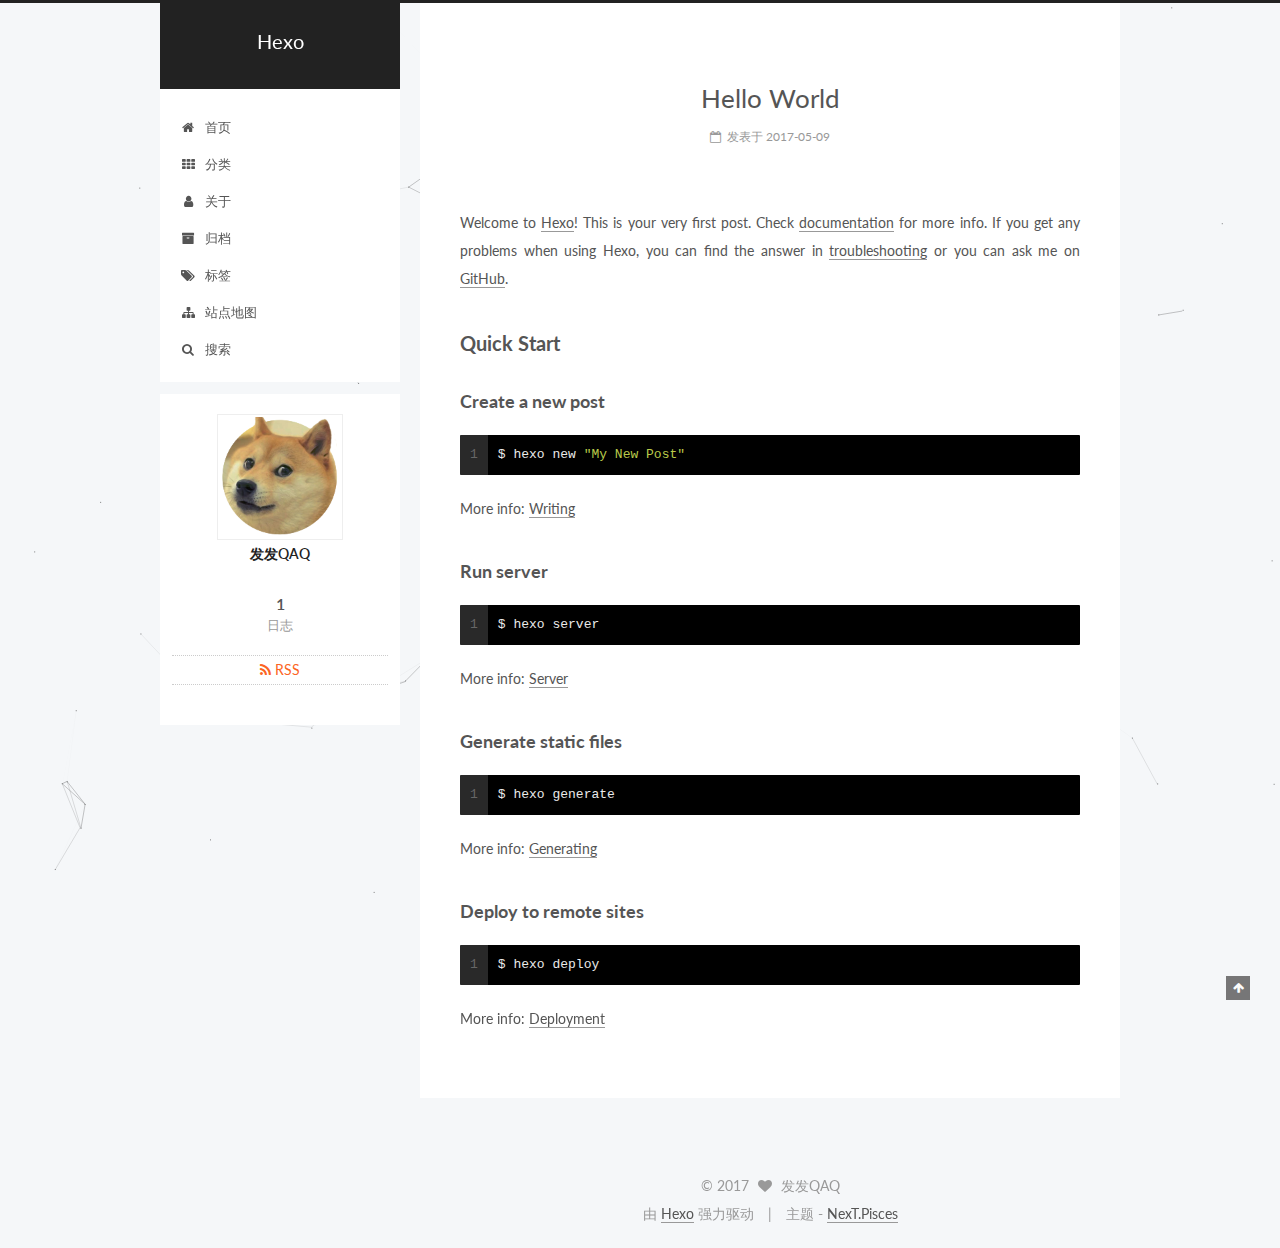
==== commit eb8b807d: "Site updated: 2017-05-10 05:20:55" ====
--- a/index.html
+++ b/index.html
@@ -2,10 +2,8 @@
 
 
 
-  
-
-
-<html class="theme-next muse use-motion" lang="">
+
+<html class="theme-next pisces" lang="zh-Hans">
 <head>
   <meta charset="UTF-8"/>
 <meta http-equiv="X-UA-Compatible" content="IE=edge" />
@@ -105,13 +103,13 @@
   var NexT = window.NexT || {};
   var CONFIG = {
     root: '/',
-    scheme: 'Muse',
+    scheme: 'Pisces',
     sidebar: {"position":"left","display":"post","offset":12,"offset_float":0,"b2t":false,"scrollpercent":false},
     fancybox: true,
-    motion: true,
+    motion: false,
     duoshuo: {
       userId: '0',
-      author: 'Author'
+      author: '博主'
     },
     algolia: {
       applicationID: '',
@@ -134,7 +132,7 @@
   <title>Hexo</title>
 </head>
 
-<body itemscope itemtype="http://schema.org/WebPage" lang="">
+<body itemscope itemtype="http://schema.org/WebPage" lang="zh-Hans">
 
   
 
@@ -199,17 +197,37 @@
             
               <i class="menu-item-icon fa fa-fw fa-home"></i> <br />
             
-            Startseite
+            首页
           </a>
         </li>
       
         
+        <li class="menu-item menu-item-categories">
+          <a href="/categories" rel="section">
+            
+              <i class="menu-item-icon fa fa-fw fa-th"></i> <br />
+            
+            分类
+          </a>
+        </li>
+      
+        
+        <li class="menu-item menu-item-about">
+          <a href="/about" rel="section">
+            
+              <i class="menu-item-icon fa fa-fw fa-user"></i> <br />
+            
+            关于
+          </a>
+        </li>
+      
+        
         <li class="menu-item menu-item-archives">
           <a href="/archives" rel="section">
             
               <i class="menu-item-icon fa fa-fw fa-archive"></i> <br />
             
-            Archiv
+            归档
           </a>
         </li>
       
@@ -219,15 +237,59 @@
             
               <i class="menu-item-icon fa fa-fw fa-tags"></i> <br />
             
-            Tags
+            标签
           </a>
         </li>
       
-
+        
+        <li class="menu-item menu-item-sitemap">
+          <a href="/sitemap.xml" rel="section">
+            
+              <i class="menu-item-icon fa fa-fw fa-sitemap"></i> <br />
+            
+            站点地图
+          </a>
+        </li>
+      
+
+      
+        <li class="menu-item menu-item-search">
+          
+            <a href="javascript:;" class="popup-trigger">
+          
+            
+              <i class="menu-item-icon fa fa-search fa-fw"></i> <br />
+            
+            搜索
+          </a>
+        </li>
       
     </ul>
   
 
+  
+    <div class="site-search">
+      
+  <div class="popup search-popup local-search-popup">
+  <div class="local-search-header clearfix">
+    <span class="search-icon">
+      <i class="fa fa-search"></i>
+    </span>
+    <span class="popup-btn-close">
+      <i class="fa fa-times-circle"></i>
+    </span>
+    <div class="local-search-input-wrapper">
+      <input autocomplete="off"
+             placeholder="搜索..." spellcheck="false"
+             type="text" id="local-search-input">
+    </div>
+  </div>
+  <div id="local-search-result"></div>
+</div>
+
+
+
+    </div>
   
 </nav>
 
@@ -255,9 +317,9 @@
     <link itemprop="mainEntityOfPage" href="http://yoursite.com/2017/05/09/hello-world/">
 
     <span hidden itemprop="author" itemscope itemtype="http://schema.org/Person">
-      <meta itemprop="name" content="John Doe">
+      <meta itemprop="name" content="发发QAQ">
       <meta itemprop="description" content="">
-      <meta itemprop="image" content="/images/avatar.gif">
+      <meta itemprop="image" content="/images/avatar.png">
     </span>
 
     <span hidden itemprop="publisher" itemscope itemtype="http://schema.org/Organization">
@@ -281,9 +343,9 @@
                 <i class="fa fa-calendar-o"></i>
               </span>
               
-                <span class="post-meta-item-text">Veröffentlicht am</span>
+                <span class="post-meta-item-text">发表于</span>
               
-              <time title="Post created" itemprop="dateCreated datePublished" datetime="2017-05-09T00:07:45+08:00">
+              <time title="创建于" itemprop="dateCreated datePublished" datetime="2017-05-09T00:07:45+08:00">
                 2017-05-09
               </time>
             
@@ -396,9 +458,9 @@
       <section class="site-overview sidebar-panel sidebar-panel-active">
         <div class="site-author motion-element" itemprop="author" itemscope itemtype="http://schema.org/Person">
           <img class="site-author-image" itemprop="image"
-               src="/images/avatar.gif"
-               alt="John Doe" />
-          <p class="site-author-name" itemprop="name">John Doe</p>
+               src="/images/avatar.png"
+               alt="发发QAQ" />
+          <p class="site-author-name" itemprop="name">发发QAQ</p>
            
               <p class="site-description motion-element" itemprop="description"></p>
           
@@ -409,7 +471,7 @@
             <div class="site-state-item site-state-posts">
               <a href="/archives">
                 <span class="site-state-item-count">1</span>
-                <span class="site-state-item-name">Artikel</span>
+                <span class="site-state-item-name">日志</span>
               </a>
             </div>
           
@@ -465,18 +527,18 @@
   <span class="with-love">
     <i class="fa fa-heart"></i>
   </span>
-  <span class="author" itemprop="copyrightHolder">John Doe</span>
+  <span class="author" itemprop="copyrightHolder">发发QAQ</span>
 </div>
 
 
 <div class="powered-by">
-  Erstellt mit  <a class="theme-link" href="https://hexo.io">Hexo</a>
+  由 <a class="theme-link" href="https://hexo.io">Hexo</a> 强力驱动
 </div>
 
 <div class="theme-info">
-  Theme -
+  主题 -
   <a class="theme-link" href="https://github.com/iissnan/hexo-theme-next">
-    NexT.Muse
+    NexT.Pisces
   </a>
 </div>
 
@@ -515,6 +577,8 @@
   
 
 
+  
+
 
 
 
@@ -543,6 +607,9 @@
   
   <script type="text/javascript" src="/lib/fancybox/source/jquery.fancybox.pack.js?v=2.1.5"></script>
 
+  
+  <script type="text/javascript" src="/lib/canvas-nest/canvas-nest.min.js"></script>
+
 
   
 
@@ -556,6 +623,13 @@
   
   
 
+
+  <script type="text/javascript" src="/js/src/affix.js?v=5.1.1"></script>
+
+  <script type="text/javascript" src="/js/src/schemes/pisces.js?v=5.1.1"></script>
+
+
+
   
 
   
@@ -599,6 +673,323 @@
 
 
   
+
+  <script type="text/javascript">
+    // Popup Window;
+    var isfetched = false;
+    var isXml = true;
+    // Search DB path;
+    var search_path = "search.xml";
+    if (search_path.length === 0) {
+      search_path = "search.xml";
+    } else if (search_path.endsWith("json")) {
+      isXml = false;
+    }
+    var path = "/" + search_path;
+    // monitor main search box;
+
+    var onPopupClose = function (e) {
+      $('.popup').hide();
+      $('#local-search-input').val('');
+      $('.search-result-list').remove();
+      $('#no-result').remove();
+      $(".local-search-pop-overlay").remove();
+      $('body').css('overflow', '');
+    }
+
+    function proceedsearch() {
+      $("body")
+        .append('<div class="search-popup-overlay local-search-pop-overlay"></div>')
+        .css('overflow', 'hidden');
+      $('.search-popup-overlay').click(onPopupClose);
+      $('.popup').toggle();
+      var $localSearchInput = $('#local-search-input');
+      $localSearchInput.attr("autocapitalize", "none");
+      $localSearchInput.attr("autocorrect", "off");
+      $localSearchInput.focus();
+    }
+
+    // search function;
+    var searchFunc = function(path, search_id, content_id) {
+      'use strict';
+
+      // start loading animation
+      $("body")
+        .append('<div class="search-popup-overlay local-search-pop-overlay">' +
+          '<div id="search-loading-icon">' +
+          '<i class="fa fa-spinner fa-pulse fa-5x fa-fw"></i>' +
+          '</div>' +
+          '</div>')
+        .css('overflow', 'hidden');
+      $("#search-loading-icon").css('margin', '20% auto 0 auto').css('text-align', 'center');
+
+      $.ajax({
+        url: path,
+        dataType: isXml ? "xml" : "json",
+        async: true,
+        success: function(res) {
+          // get the contents from search data
+          isfetched = true;
+          $('.popup').detach().appendTo('.header-inner');
+          var datas = isXml ? $("entry", res).map(function() {
+            return {
+              title: $("title", this).text(),
+              content: $("content",this).text(),
+              url: $("url" , this).text()
+            };
+          }).get() : res;
+          var input = document.getElementById(search_id);
+          var resultContent = document.getElementById(content_id);
+          var inputEventFunction = function() {
+            var searchText = input.value.trim().toLowerCase();
+            var keywords = searchText.split(/[\s\-]+/);
+            if (keywords.length > 1) {
+              keywords.push(searchText);
+            }
+            var resultItems = [];
+            if (searchText.length > 0) {
+              // perform local searching
+              datas.forEach(function(data) {
+                var isMatch = false;
+                var hitCount = 0;
+                var searchTextCount = 0;
+                var title = data.title.trim();
+                var titleInLowerCase = title.toLowerCase();
+                var content = data.content.trim().replace(/<[^>]+>/g,"");
+                var contentInLowerCase = content.toLowerCase();
+                var articleUrl = decodeURIComponent(data.url);
+                var indexOfTitle = [];
+                var indexOfContent = [];
+                // only match articles with not empty titles
+                if(title != '') {
+                  keywords.forEach(function(keyword) {
+                    function getIndexByWord(word, text, caseSensitive) {
+                      var wordLen = word.length;
+                      if (wordLen === 0) {
+                        return [];
+                      }
+                      var startPosition = 0, position = [], index = [];
+                      if (!caseSensitive) {
+                        text = text.toLowerCase();
+                        word = word.toLowerCase();
+                      }
+                      while ((position = text.indexOf(word, startPosition)) > -1) {
+                        index.push({position: position, word: word});
+                        startPosition = position + wordLen;
+                      }
+                      return index;
+                    }
+
+                    indexOfTitle = indexOfTitle.concat(getIndexByWord(keyword, titleInLowerCase, false));
+                    indexOfContent = indexOfContent.concat(getIndexByWord(keyword, contentInLowerCase, false));
+                  });
+                  if (indexOfTitle.length > 0 || indexOfContent.length > 0) {
+                    isMatch = true;
+                    hitCount = indexOfTitle.length + indexOfContent.length;
+                  }
+                }
+
+                // show search results
+
+                if (isMatch) {
+                  // sort index by position of keyword
+
+                  [indexOfTitle, indexOfContent].forEach(function (index) {
+                    index.sort(function (itemLeft, itemRight) {
+                      if (itemRight.position !== itemLeft.position) {
+                        return itemRight.position - itemLeft.position;
+                      } else {
+                        return itemLeft.word.length - itemRight.word.length;
+                      }
+                    });
+                  });
+
+                  // merge hits into slices
+
+                  function mergeIntoSlice(text, start, end, index) {
+                    var item = index[index.length - 1];
+                    var position = item.position;
+                    var word = item.word;
+                    var hits = [];
+                    var searchTextCountInSlice = 0;
+                    while (position + word.length <= end && index.length != 0) {
+                      if (word === searchText) {
+                        searchTextCountInSlice++;
+                      }
+                      hits.push({position: position, length: word.length});
+                      var wordEnd = position + word.length;
+
+                      // move to next position of hit
+
+                      index.pop();
+                      while (index.length != 0) {
+                        item = index[index.length - 1];
+                        position = item.position;
+                        word = item.word;
+                        if (wordEnd > position) {
+                          index.pop();
+                        } else {
+                          break;
+                        }
+                      }
+                    }
+                    searchTextCount += searchTextCountInSlice;
+                    return {
+                      hits: hits,
+                      start: start,
+                      end: end,
+                      searchTextCount: searchTextCountInSlice
+                    };
+                  }
+
+                  var slicesOfTitle = [];
+                  if (indexOfTitle.length != 0) {
+                    slicesOfTitle.push(mergeIntoSlice(title, 0, title.length, indexOfTitle));
+                  }
+
+                  var slicesOfContent = [];
+                  while (indexOfContent.length != 0) {
+                    var item = indexOfContent[indexOfContent.length - 1];
+                    var position = item.position;
+                    var word = item.word;
+                    // cut out 100 characters
+                    var start = position - 20;
+                    var end = position + 80;
+                    if(start < 0){
+                      start = 0;
+                    }
+                    if (end < position + word.length) {
+                      end = position + word.length;
+                    }
+                    if(end > content.length){
+                      end = content.length;
+                    }
+                    slicesOfContent.push(mergeIntoSlice(content, start, end, indexOfContent));
+                  }
+
+                  // sort slices in content by search text's count and hits' count
+
+                  slicesOfContent.sort(function (sliceLeft, sliceRight) {
+                    if (sliceLeft.searchTextCount !== sliceRight.searchTextCount) {
+                      return sliceRight.searchTextCount - sliceLeft.searchTextCount;
+                    } else if (sliceLeft.hits.length !== sliceRight.hits.length) {
+                      return sliceRight.hits.length - sliceLeft.hits.length;
+                    } else {
+                      return sliceLeft.start - sliceRight.start;
+                    }
+                  });
+
+                  // select top N slices in content
+
+                  var upperBound = parseInt('1');
+                  if (upperBound >= 0) {
+                    slicesOfContent = slicesOfContent.slice(0, upperBound);
+                  }
+
+                  // highlight title and content
+
+                  function highlightKeyword(text, slice) {
+                    var result = '';
+                    var prevEnd = slice.start;
+                    slice.hits.forEach(function (hit) {
+                      result += text.substring(prevEnd, hit.position);
+                      var end = hit.position + hit.length;
+                      result += '<b class="search-keyword">' + text.substring(hit.position, end) + '</b>';
+                      prevEnd = end;
+                    });
+                    result += text.substring(prevEnd, slice.end);
+                    return result;
+                  }
+
+                  var resultItem = '';
+
+                  if (slicesOfTitle.length != 0) {
+                    resultItem += "<li><a href='" + articleUrl + "' class='search-result-title'>" + highlightKeyword(title, slicesOfTitle[0]) + "</a>";
+                  } else {
+                    resultItem += "<li><a href='" + articleUrl + "' class='search-result-title'>" + title + "</a>";
+                  }
+
+                  slicesOfContent.forEach(function (slice) {
+                    resultItem += "<a href='" + articleUrl + "'>" +
+                      "<p class=\"search-result\">" + highlightKeyword(content, slice) +
+                      "...</p>" + "</a>";
+                  });
+
+                  resultItem += "</li>";
+                  resultItems.push({
+                    item: resultItem,
+                    searchTextCount: searchTextCount,
+                    hitCount: hitCount,
+                    id: resultItems.length
+                  });
+                }
+              })
+            };
+            if (keywords.length === 1 && keywords[0] === "") {
+              resultContent.innerHTML = '<div id="no-result"><i class="fa fa-search fa-5x" /></div>'
+            } else if (resultItems.length === 0) {
+              resultContent.innerHTML = '<div id="no-result"><i class="fa fa-frown-o fa-5x" /></div>'
+            } else {
+              resultItems.sort(function (resultLeft, resultRight) {
+                if (resultLeft.searchTextCount !== resultRight.searchTextCount) {
+                  return resultRight.searchTextCount - resultLeft.searchTextCount;
+                } else if (resultLeft.hitCount !== resultRight.hitCount) {
+                  return resultRight.hitCount - resultLeft.hitCount;
+                } else {
+                  return resultRight.id - resultLeft.id;
+                }
+              });
+              var searchResultList = '<ul class=\"search-result-list\">';
+              resultItems.forEach(function (result) {
+                searchResultList += result.item;
+              })
+              searchResultList += "</ul>";
+              resultContent.innerHTML = searchResultList;
+            }
+          }
+
+          if ('auto' === 'auto') {
+            input.addEventListener('input', inputEventFunction);
+          } else {
+            $('.search-icon').click(inputEventFunction);
+            input.addEventListener('keypress', function (event) {
+              if (event.keyCode === 13) {
+                inputEventFunction();
+              }
+            });
+          }
+
+          // remove loading animation
+          $(".local-search-pop-overlay").remove();
+          $('body').css('overflow', '');
+
+          proceedsearch();
+        }
+      });
+    }
+
+    // handle and trigger popup window;
+    $('.popup-trigger').click(function(e) {
+      e.stopPropagation();
+      if (isfetched === false) {
+        searchFunc(path, 'local-search-input', 'local-search-result');
+      } else {
+        proceedsearch();
+      };
+    });
+
+    $('.popup-btn-close').click(onPopupClose);
+    $('.popup').click(function(e){
+      e.stopPropagation();
+    });
+    $(document).on('keyup', function (event) {
+      var shouldDismissSearchPopup = event.which === 27 &&
+        $('.search-popup').is(':visible');
+      if (shouldDismissSearchPopup) {
+        onPopupClose();
+      }
+    });
+  </script>
 
 
 
--- a/css/main.css
+++ b/css/main.css
@@ -189,7 +189,7 @@
   font-size: 14px;
   line-height: 2;
   color: #555;
-  background: #fff;
+  background: #f5f7f9;
 }
 @media (max-width: 767px) {
   body {
@@ -476,8 +476,8 @@
   margin: 20px 0;
   padding: 0;
   font-size: 13px;
-  color: #4d4d4c;
-  background: #f7f7f7;
+  color: #eaeaea;
+  background: #000;
   line-height: 1.6;
 }
 pre,
@@ -494,7 +494,7 @@
 }
 pre code {
   padding: 0;
-  color: #4d4d4c;
+  color: #eaeaea;
   background: none;
   text-shadow: none;
 }
@@ -517,7 +517,7 @@
 }
 .highlight figcaption {
   font-size: 1em;
-  color: #4d4d4c;
+  color: #eaeaea;
   line-height: 1em;
   margin-bottom: 1em;
 }
@@ -531,23 +531,23 @@
 }
 .highlight figcaption a {
   float: right;
-  color: #4d4d4c;
+  color: #eaeaea;
 }
 .highlight figcaption a:hover {
-  border-bottom-color: #4d4d4c;
+  border-bottom-color: #eaeaea;
 }
 .highlight .gutter pre {
   padding-left: 10px;
   padding-right: 10px;
-  color: #869194;
+  color: #666;
   text-align: right;
-  background-color: #eff2f3;
+  background-color: #292929;
 }
 .highlight .code pre {
   width: 100%;
   padding-left: 10px;
   padding-right: 10px;
-  background-color: #f7f7f7;
+  background-color: #000;
 }
 .highlight .line {
   height: 20px;
@@ -565,16 +565,16 @@
   border: none;
 }
 pre .deletion {
-  background: #fdd;
+  background: #008000;
 }
 pre .addition {
-  background: #dfd;
+  background: #800000;
 }
 pre .meta {
-  color: #8959a8;
+  color: #c397d8;
 }
 pre .comment {
-  color: #8e908c;
+  color: #969896;
 }
 pre .variable,
 pre .attribute,
@@ -588,7 +588,7 @@
 pre .css .id,
 pre .css .class,
 pre .css .pseudo {
-  color: #c82829;
+  color: #d54e53;
 }
 pre .number,
 pre .preprocessor,
@@ -597,7 +597,7 @@
 pre .params,
 pre .constant,
 pre .command {
-  color: #f5871f;
+  color: #e78c45;
 }
 pre .ruby .class .title,
 pre .css .rules .attribute,
@@ -610,11 +610,11 @@
 pre .special,
 pre .number,
 pre .formula {
-  color: #718c00;
+  color: #b9ca4a;
 }
 pre .title,
 pre .css .hexcolor {
-  color: #3e999f;
+  color: #70c0b1;
 }
 pre .function,
 pre .python .decorator,
@@ -624,11 +624,11 @@
 pre .perl .sub,
 pre .javascript .title,
 pre .coffeescript .title {
-  color: #4271ae;
+  color: #7aa6da;
 }
 pre .keyword,
 pre .javascript .function {
-  color: #8959a8;
+  color: #c397d8;
 }
 .full-image.full-image.full-image {
   border: none;
@@ -639,8 +639,8 @@
 @media (min-width: 992px) {
   .full-image.full-image.full-image {
     max-width: none;
-    width: 110%;
-    margin: 25px -5%;
+    width: 118%;
+    margin: 0 -9%;
   }
 }
 .blockquote-center,
@@ -817,7 +817,7 @@
   font-size: 14px;
   color: #fff;
   background: #222;
-  border: 2px solid #222;
+  border: 2px solid #555;
   text-decoration: none;
   border-radius: 0;
   transition-property: background-color;
@@ -828,8 +828,8 @@
 .btn:hover,
 .post-button .btn:hover {
   border-color: #222;
-  color: #222;
-  background: #fff;
+  color: #fff;
+  background: #222;
 }
 .btn-bar {
   display: block;
@@ -934,7 +934,7 @@
   width: 24px;
   background: #222;
   font-size: 12px;
-  opacity: 1;
+  opacity: 0.6;
   color: #fff;
   cursor: pointer;
   text-align: center;
@@ -955,7 +955,7 @@
   }
 }
 .back-to-top.back-to-top-on {
-  bottom: 19px;
+  bottom: 30px;
 }
 .header {
   background: transparent;
@@ -1004,7 +1004,7 @@
 .site-subtitle {
   margin-top: 10px;
   font-size: 13px;
-  color: #999;
+  color: #ddd;
 }
 .use-motion .brand {
   opacity: 0;
@@ -1077,7 +1077,8 @@
   transition-timing-function: ease-in-out;
   transition-delay: 0s;
 }
-.menu .menu-item a:hover {
+.menu .menu-item a:hover,
+.menu-item-active a {
   border-bottom-color: #222;
 }
 .menu .menu-item .fa {
@@ -1433,10 +1434,10 @@
   margin-top: 50px;
 }
 .post-button .btn {
-  color: #fff;
+  color: #555;
   font-size: 14px;
-  background: #222;
-  border-radius: 0;
+  background: #fff;
+  border-radius: 2px;
   line-height: 2;
   margin: 0 4px 8px 4px;
 }
@@ -1611,20 +1612,20 @@
   display: block;
   margin: 0 auto;
   padding: 2px;
-  max-width: 96px;
+  max-width: 120px;
   height: auto;
-  border: 2px solid #333;
+  border: 1px solid #eee;
 }
 .site-author-name {
-  margin: 5px 0 0;
+  margin: 0;
   text-align: center;
-  color: #f5f5f5;
-  font-weight: normal;
+  color: #222;
+  font-weight: 600;
 }
 .site-description {
-  margin-top: 5px;
+  margin-top: 0;
   text-align: center;
-  font-size: 14px;
+  font-size: 13px;
   color: #999;
 }
 .site-state {
@@ -1636,7 +1637,7 @@
 .site-state-item {
   display: inline-block;
   padding: 0 15px;
-  border-left: 1px solid #333;
+  border-left: 1px solid #eee;
 }
 .site-state-item:first-child {
   border-left: none;
@@ -1649,11 +1650,11 @@
   text-align: center;
   color: inherit;
   font-weight: 600;
-  font-size: 18px;
+  font-size: 16px;
 }
 .site-state-item-name {
   font-size: 13px;
-  color: inherit;
+  color: #999;
 }
 .feed-link {
   margin-top: 20px;
@@ -1695,7 +1696,7 @@
   width: 4px;
   height: 4px;
   border-radius: 50%;
-  background: #f1a71c;
+  background: #9561bd;
 }
 .links-of-blogroll {
   font-size: 13px;
@@ -1725,7 +1726,7 @@
   color: #555;
 }
 .sidebar-nav li:hover {
-  color: #f5f5f5;
+  color: #fc6423;
 }
 .page-post-detail .sidebar-nav-toc {
   padding: 0 5px;
@@ -1734,11 +1735,11 @@
   margin-left: 10px;
 }
 .sidebar-nav .sidebar-nav-active {
-  color: #87daff;
-  border-bottom-color: #87daff;
+  color: #fc6423;
+  border-bottom-color: #fc6423;
 }
 .sidebar-nav .sidebar-nav-active:hover {
-  color: #87daff;
+  color: #fc6423;
 }
 .sidebar-panel {
   display: none;
@@ -1771,12 +1772,12 @@
   transition-timing-function: ease-in-out;
   transition-delay: 0s;
   transition-property: all;
-  color: #999;
-  border-bottom-color: #555;
+  color: #666;
+  border-bottom-color: #ccc;
 }
 .post-toc ol a:hover {
-  color: #ccc;
-  border-bottom-color: #ccc;
+  color: #000;
+  border-bottom-color: #000;
 }
 .post-toc .nav-item {
   overflow: hidden;
@@ -1797,14 +1798,14 @@
   display: block;
 }
 .post-toc .nav .active > a {
-  color: #87daff;
-  border-bottom-color: #87daff;
+  color: #fc6423;
+  border-bottom-color: #fc6423;
 }
 .post-toc .nav .active-current > a {
-  color: #87daff;
+  color: #fc6423;
 }
 .post-toc .nav .active-current > a:hover {
-  color: #87daff;
+  color: #fc6423;
 }
 .footer {
   font-size: 14px;
@@ -2227,6 +2228,16 @@
   transform: translate(-50%, -50%);
   color: #ccc;
 }
+@media (min-width: 768px) and (max-width: 991px) {
+  .busuanzi-count {
+    width: auto;
+  }
+}
+@media (max-width: 767px) {
+  .busuanzi-count {
+    width: auto;
+  }
+}
 .site-uv,
 .site-pv,
 .page-pv {
@@ -2465,83 +2476,397 @@
   }
 }
 .page-post-detail .sidebar-toggle-line {
-  background: #87daff;
+  background: #fc6423;
 }
 .page-post-detail .comments {
   overflow: hidden;
 }
-@media (max-width: 767px) {
-  .header-inner,
-  .container .main-inner,
+.header {
+  position: relative;
+  margin: 0 auto;
+  width: 960px;
+}
+@media (min-width: 768px) and (max-width: 991px) {
+  .header {
+    width: auto;
+  }
+}
+@media (max-width: 767px) {
+  .header {
+    width: auto;
+  }
+}
+.header-inner {
+  position: absolute;
+  top: 0;
+  overflow: hidden;
+  padding: 0;
+  width: 240px;
+  background: #fff;
+  box-shadow: initial;
+  border-radius: initial;
+}
+@media (min-width: 1600px) {
+  .container .header-inner {
+    width: 240px;
+  }
+}
+@media (min-width: 768px) and (max-width: 991px) {
+  .header-inner {
+    position: relative;
+    width: auto;
+    border-radius: initial;
+  }
+}
+@media (max-width: 767px) {
+  .header-inner {
+    position: relative;
+    width: auto;
+    border-radius: initial;
+  }
+}
+.main:before,
+.main:after {
+  content: " ";
+  display: table;
+}
+.main:after {
+  clear: both;
+}
+@media (min-width: 768px) and (max-width: 991px) {
+  .main {
+    padding-bottom: 100px;
+  }
+}
+@media (max-width: 767px) {
+  .main {
+    padding-bottom: 100px;
+  }
+}
+.container .main-inner {
+  width: 960px;
+}
+@media (min-width: 768px) and (max-width: 991px) {
+  .container .main-inner {
+    width: auto;
+  }
+}
+@media (max-width: 767px) {
+  .container .main-inner {
+    width: auto;
+  }
+}
+.content-wrap {
+  float: right;
+  box-sizing: border-box;
+  padding: 40px;
+  width: 700px;
+  background: #fff;
+  min-height: 700px;
+  box-shadow: initial;
+  border-radius: initial;
+}
+@media (min-width: 768px) and (max-width: 991px) {
+  .content-wrap {
+    width: 100%;
+    padding: 20px;
+    border-radius: initial;
+  }
+}
+@media (max-width: 767px) {
+  .content-wrap {
+    width: 100%;
+    padding: 20px;
+    min-height: auto;
+    border-radius: initial;
+  }
+}
+.sidebar {
+  position: static;
+  float: left;
+  margin-top: 300px;
+  width: 240px;
+  background: #f5f7f9;
+  box-shadow: none;
+}
+@media (min-width: 768px) and (max-width: 991px) {
+  .sidebar {
+    display: none;
+  }
+}
+@media (max-width: 767px) {
+  .sidebar {
+    display: none;
+  }
+}
+.sidebar-toggle {
+  display: none;
+}
+.footer-inner {
+  width: 960px;
+  padding-left: 260px;
+}
+@media (min-width: 768px) and (max-width: 991px) {
   .footer-inner {
     width: auto;
-  }
-}
-embed {
-  display: block;
-  margin: 0px auto 25px auto;
-}
-.custom-logo .site-meta-headline {
-  text-align: center;
-}
-.custom-logo .brand {
+    padding-left: 0 !important;
+    padding-right: 0 !important;
+  }
+}
+@media (max-width: 767px) {
+  .footer-inner {
+    width: auto;
+    padding-left: 0 !important;
+    padding-right: 0 !important;
+  }
+}
+.sidebar-position-right .header-inner {
+  right: 0;
+}
+.sidebar-position-right .content-wrap {
+  float: left;
+}
+.sidebar-position-right .sidebar {
+  float: right;
+}
+.sidebar-position-right .footer-inner {
+  padding-left: 0;
+  padding-right: 260px;
+}
+.site-brand-wrapper {
+  position: relative;
+}
+.site-meta {
+  padding: 20px 0;
+  color: #fff;
+  background: #222;
+}
+@media (min-width: 768px) and (max-width: 991px) {
+  .site-meta {
+    box-shadow: 0 0 16px rgba(0,0,0,0.5);
+  }
+}
+@media (max-width: 767px) {
+  .site-meta {
+    box-shadow: 0 0 16px rgba(0,0,0,0.5);
+  }
+}
+.brand {
+  padding: 0;
   background: none;
 }
-.custom-logo .site-title {
-  margin: 10px auto 0;
-  font-size: 24px;
-  color: #222;
-}
-.custom-logo .site-title a {
-  border: none;
-}
-.custom-logo-image {
-  margin: 0 auto;
-  padding: 5px;
-  max-width: 150px;
-  background: #fff;
-}
-@media (max-width: 767px) {
-  .site-nav {
-    position: absolute;
-    left: 0;
-    top: 52px;
-    margin: 0;
-    width: 100%;
-    padding: 0;
-    background: #fff;
-    border-bottom: 1px solid #ddd;
-    z-index: 1;
-  }
-}
-@media (max-width: 767px) {
-  .menu {
-    text-align: left;
-  }
-}
-@media (max-width: 767px) {
-  .menu .menu-item {
-    display: block;
-    margin: 0 10px;
-    vertical-align: top;
-  }
-}
-@media (max-width: 767px) {
-  .menu .menu-item br {
-    display: none;
-  }
-}
-@media (max-width: 767px) {
-  .menu .menu-item a {
-    padding: 5px 10px;
-  }
-}
-.menu .menu-item .fa {
-  margin-right: 0;
+.brand:hover {
+  color: #fff;
+}
+.site-subtitle {
+  margin: 10px 10px 0;
+  font-weight: initial;
 }
 .site-search form {
   display: none;
 }
+.site-nav {
+  border-top: none;
+}
+@media (min-width: 768px) and (max-width: 991px) {
+  .site-nav {
+    display: none !important;
+  }
+}
+@media (min-width: 768px) and (max-width: 991px) {
+  .site-nav-on {
+    display: block !important;
+  }
+}
+.menu .menu-item {
+  display: block;
+  margin: 0;
+}
+.menu .menu-item a {
+  position: relative;
+  box-sizing: border-box;
+  padding: 5px 20px;
+  text-align: left;
+  line-height: inherit;
+  transition-property: background-color;
+  transition-duration: 0.2s;
+  transition-timing-function: ease-in-out;
+  transition-delay: 0s;
+}
+.menu .menu-item a:hover,
+.menu-item-active a {
+  background: #f9f9f9;
+  border-bottom-color: #fff;
+}
+.menu .menu-item br {
+  display: none;
+}
+.menu-item-active a:after {
+  content: " ";
+  position: absolute;
+  top: 50%;
+  margin-top: -3px;
+  right: 15px;
+  width: 6px;
+  height: 6px;
+  border-radius: 50%;
+  background-color: #bbb;
+}
+.btn-bar {
+  background-color: #fff;
+}
+.site-nav-toggle {
+  left: 20px;
+  top: 50%;
+  -webkit-transform: translateY(-50%);
+  -webkit-transform: translateY(-50%);
+  -moz-transform: translateY(-50%);
+  -ms-transform: translateY(-50%);
+  -o-transform: translateY(-50%);
+  transform: translateY(-50%);
+}
+@media (min-width: 768px) and (max-width: 991px) {
+  .site-nav-toggle {
+    display: block;
+  }
+}
+.use-motion .sidebar .motion-element {
+  opacity: 1;
+}
+.sidebar {
+  display: none;
+  right: auto;
+  bottom: auto;
+  -webkit-transform: none;
+}
+.sidebar-inner {
+  box-sizing: border-box;
+  width: 240px;
+  color: #555;
+  background: #fff;
+  box-shadow: initial;
+  border-radius: initial;
+}
+.sidebar-inner.affix {
+  position: fixed;
+  top: 0px;
+}
+.site-overview {
+  margin: 0 2px;
+  text-align: left;
+}
+.site-author:before,
+.site-author:after {
+  content: " ";
+  display: table;
+}
+.site-author:after {
+  clear: both;
+}
+.sidebar a {
+  color: #555;
+}
+.sidebar a:hover {
+  color: #222;
+}
+.links-of-author-item a:before {
+  display: none;
+}
+.links-of-author-item a {
+  border-bottom: none;
+  text-decoration: underline;
+}
+.feed-link {
+  border-top: 1px dotted #ccc;
+  border-bottom: 1px dotted #ccc;
+  text-align: center;
+}
+.feed-link a {
+  display: block;
+  color: #fc6423;
+  border: none;
+}
+.feed-link a:hover {
+  background: none;
+  color: #e34603;
+}
+.feed-link a:hover i {
+  color: #e34603;
+}
+.links-of-author:before,
+.links-of-author:after {
+  content: " ";
+  display: table;
+}
+.links-of-author:after {
+  clear: both;
+}
+.links-of-author-item {
+  float: left;
+  margin: 5px 0 0;
+  width: 50%;
+}
+.links-of-author-item a {
+  box-sizing: border-box;
+  display: inline-block;
+  margin-right: 0;
+  margin-bottom: 0;
+  padding: 0 5px;
+  overflow: hidden;
+  white-space: nowrap;
+  text-overflow: ellipsis;
+}
+.links-of-author-item a {
+  display: block;
+  text-decoration: none;
+}
+.links-of-author-item a:hover {
+  border-radius: 4px;
+  background: #eee;
+}
+.links-of-author-item .fa {
+  margin-right: 2px;
+  font-size: 16px;
+}
+.links-of-author-item .fa-globe {
+  font-size: 15px;
+}
+.links-of-blogroll {
+  margin-top: 20px;
+  padding: 3px 0 0;
+  border-top: 1px dotted #ccc;
+}
+.links-of-blogroll-title {
+  margin-top: 0;
+}
+.links-of-blogroll-item {
+  padding: 0;
+}
+.links-of-blogroll-inline:before,
+.links-of-blogroll-inline:after {
+  content: " ";
+  display: table;
+}
+.links-of-blogroll-inline:after {
+  clear: both;
+}
 .links-of-blogroll-inline .links-of-blogroll-item {
-  display: inline-block;
-}
+  float: left;
+  margin: 5px 0 0;
+  width: 50%;
+}
+.links-of-blogroll-inline .links-of-blogroll-item a {
+  box-sizing: border-box;
+  display: inline-block;
+  margin-right: 0;
+  margin-bottom: 0;
+  padding: 0 5px;
+  overflow: hidden;
+  white-space: nowrap;
+  text-overflow: ellipsis;
+}
+@media (max-width: 767px) {
+  .post-body {
+    text-align: justify;
+  }
+}
